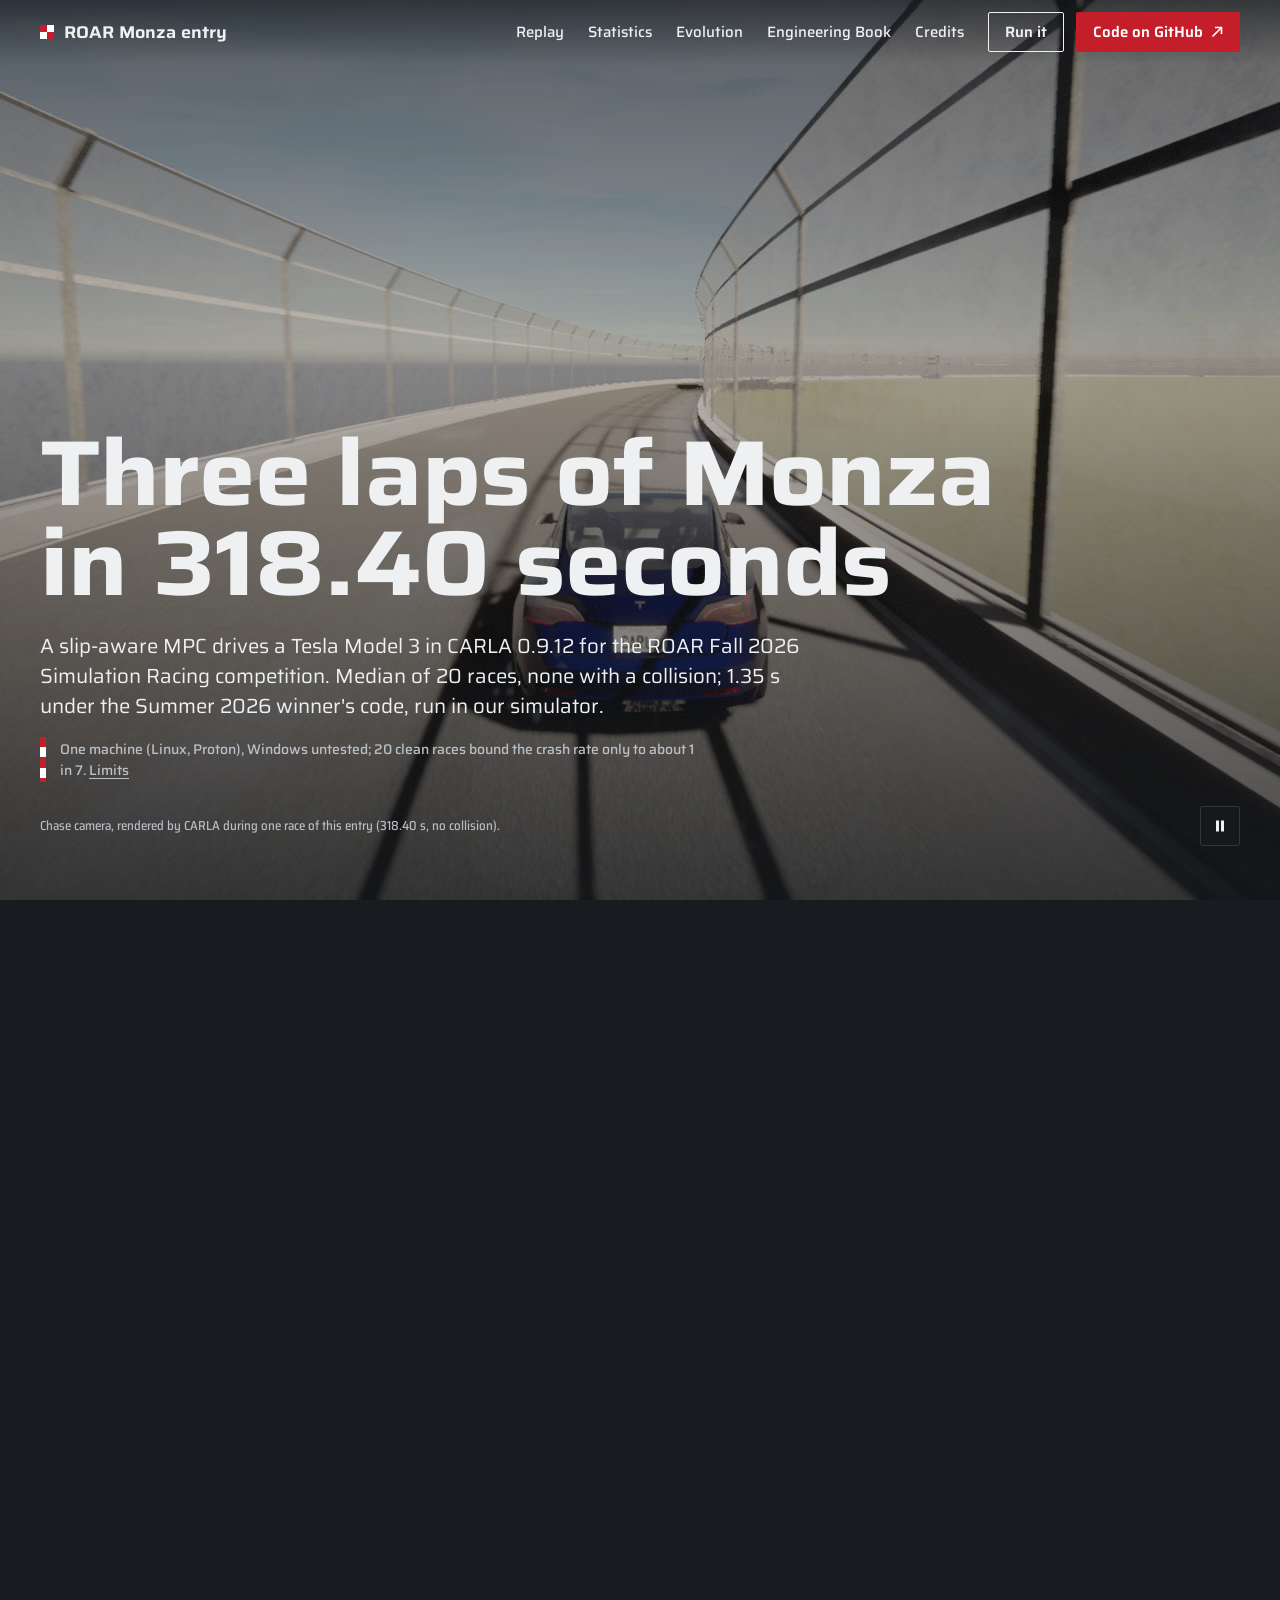
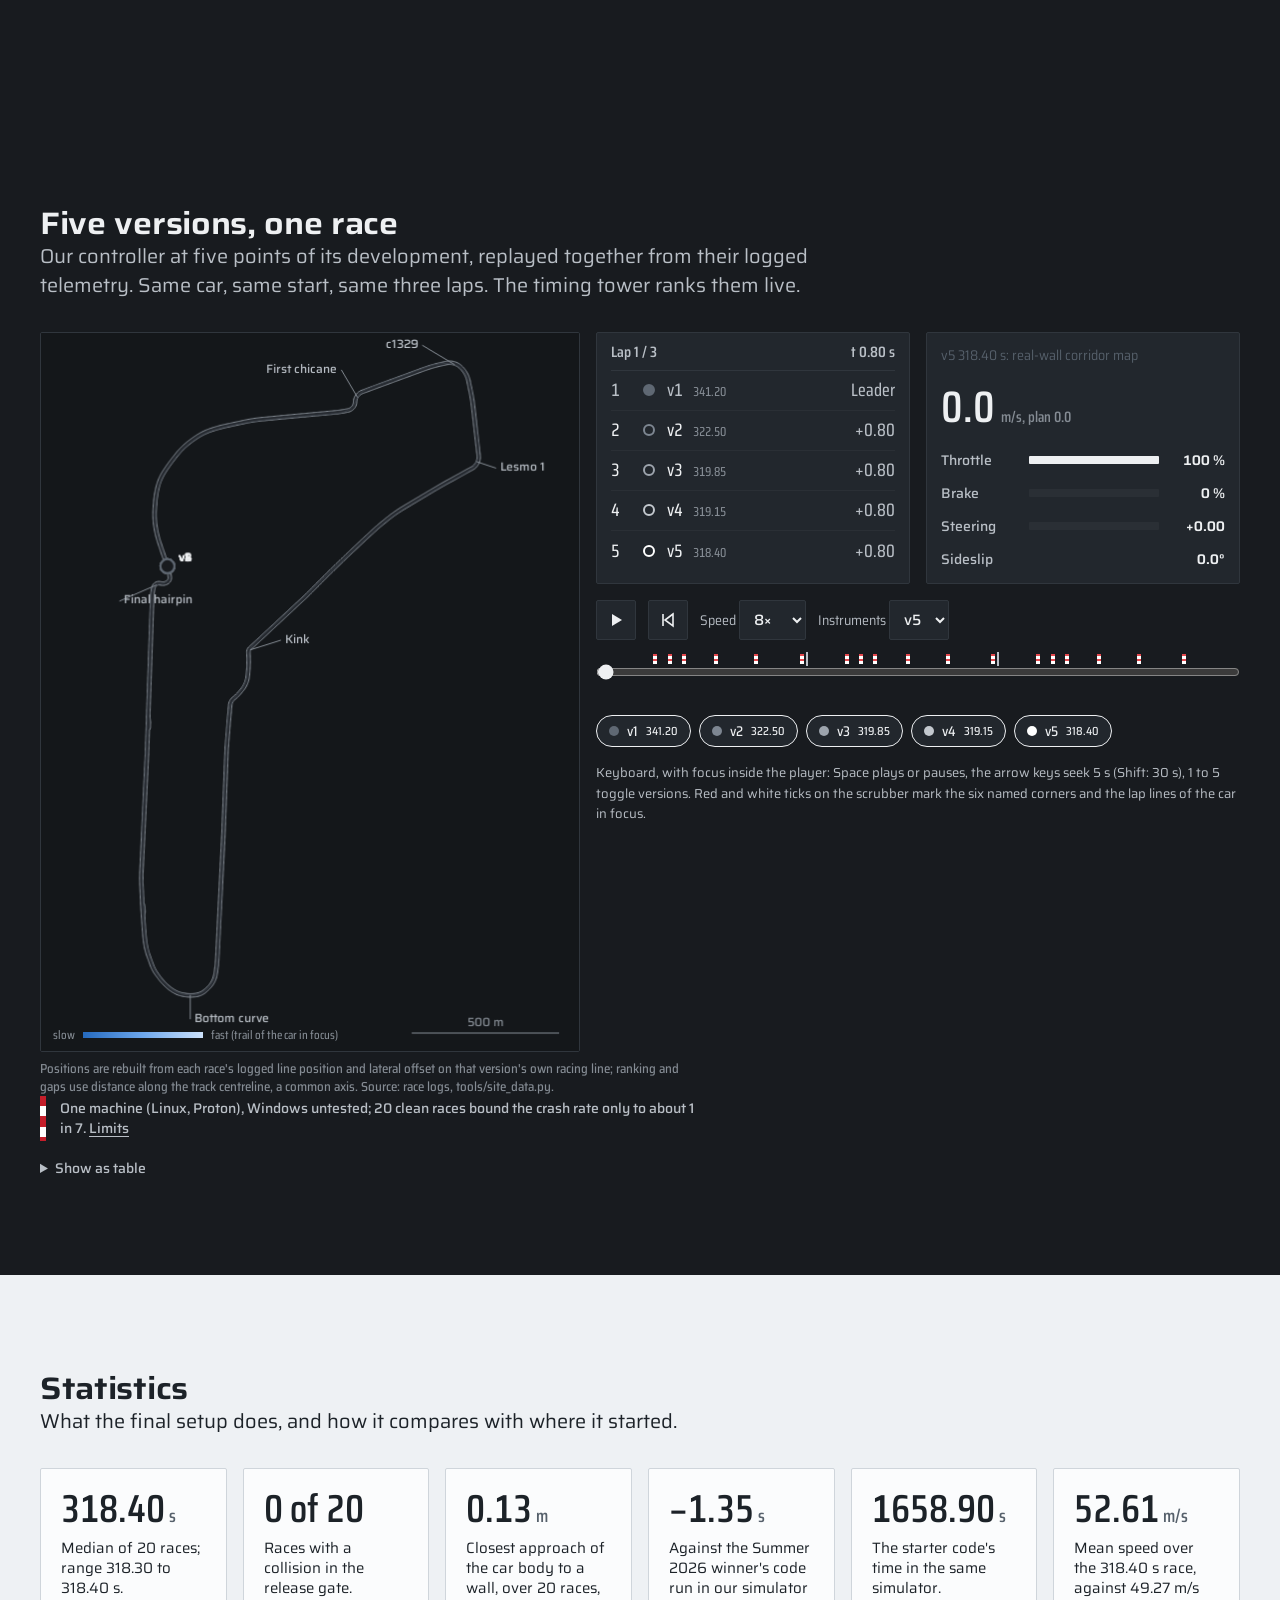
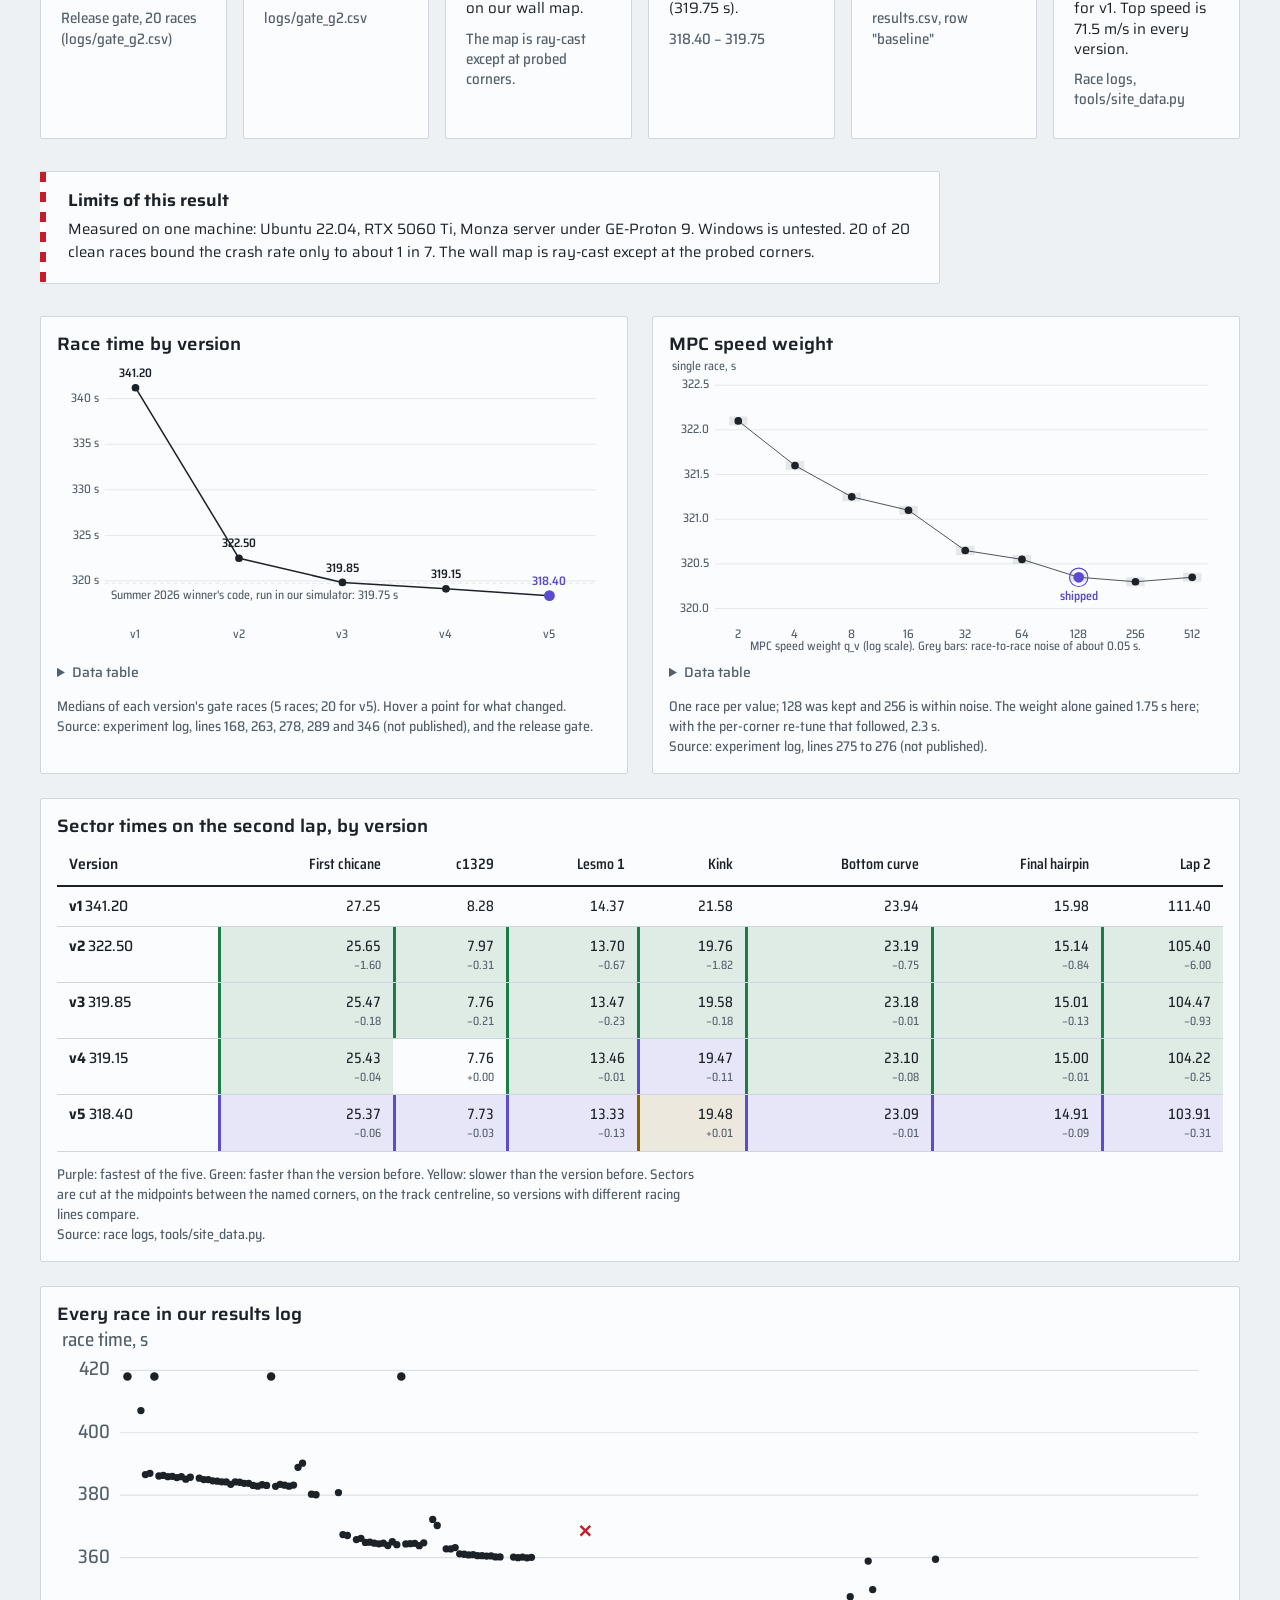
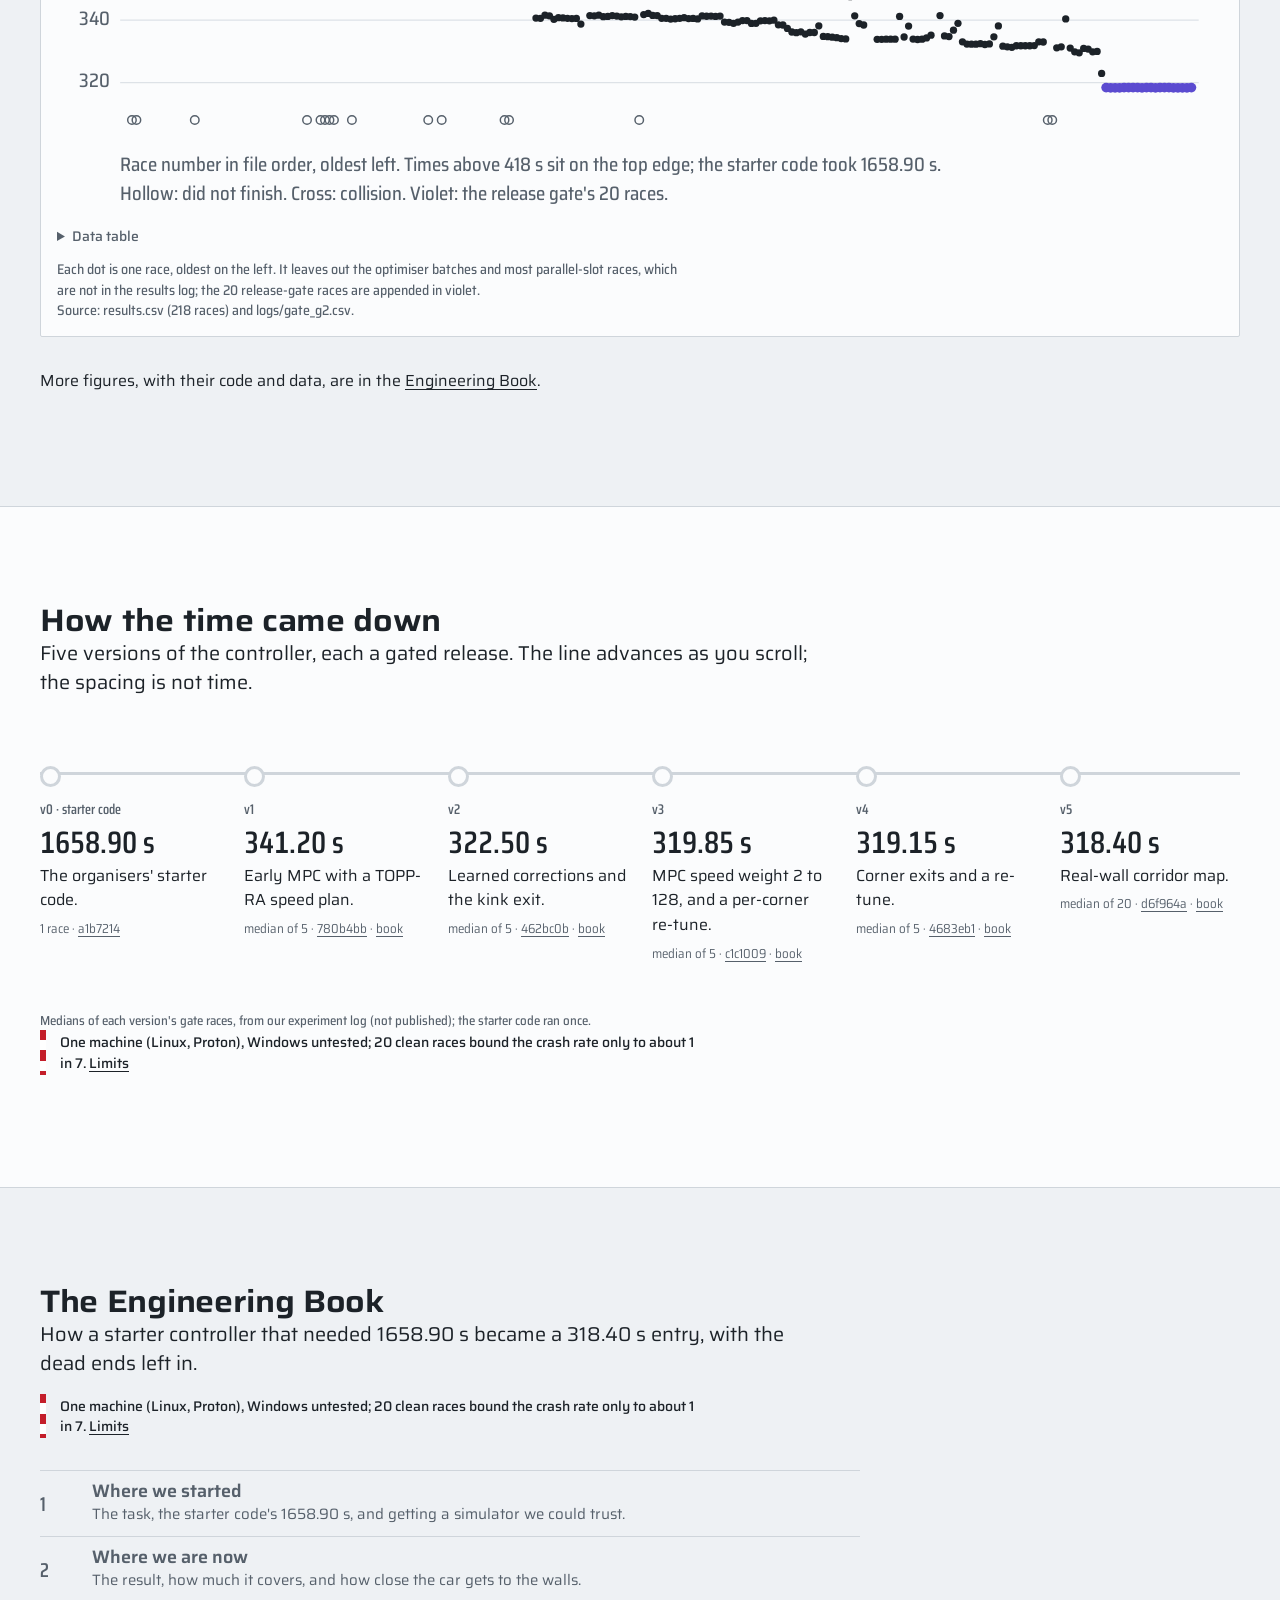
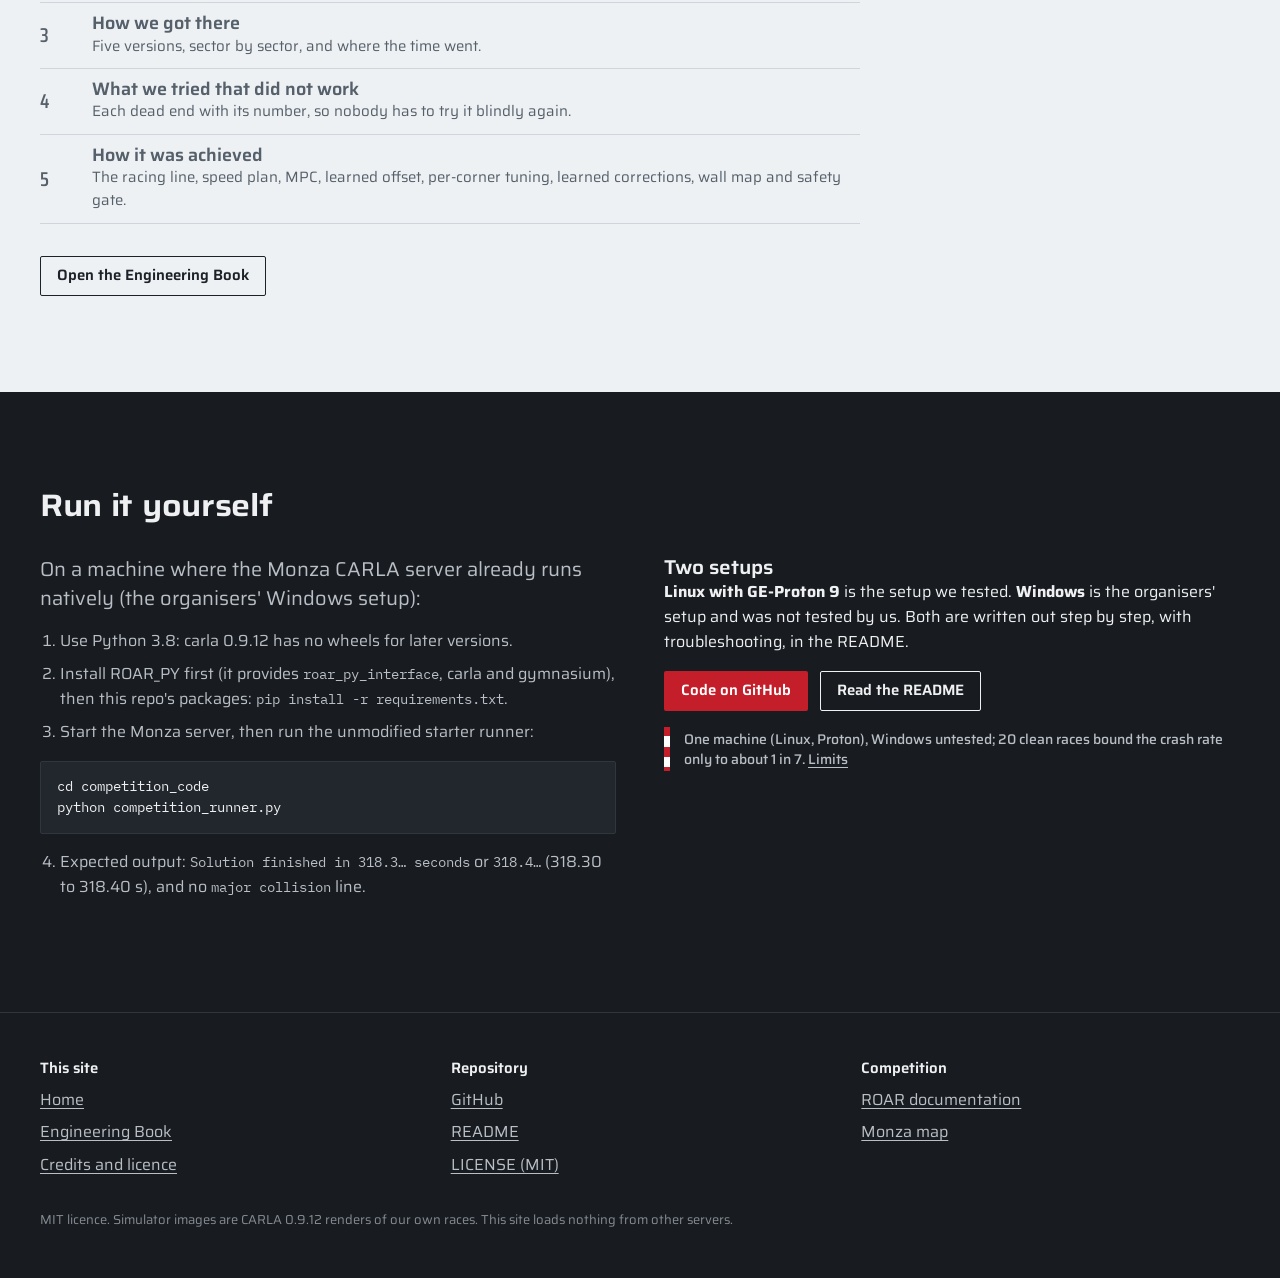
==== docs/index.html @ 71c53951 "Project site (docs/): home with a looping 1080p hero, five-version ghost replay, statistics; Enginee" ====
<!doctype html>
<html lang="en">
<head>
<meta charset="utf-8">
<meta name="viewport" content="width=device-width, initial-scale=1">
<title>ROAR Monza entry: 318.40 s, slip-aware MPC</title>
<meta name="description" content="A slip-aware MPC drives a Tesla Model 3 round Monza in CARLA for the ROAR Fall 2026 Simulation Racing competition: 318.40 s median over 20 races, no collisions. Replays, statistics and an engineering book.">
<meta name="theme-color" content="#eef1f4">
<link rel="icon" href="assets/media/favicon.svg" type="image/svg+xml">
<link rel="stylesheet" href="assets/css/site.css">
</head>
<body>
<a class="skip" href="#main">Skip to content</a>
<header class="nav">
  <div class="wrap">
    <a class="brand" href="index.html" aria-label="ROAR Monza entry, home">
      <svg viewBox="0 0 14 14" aria-hidden="true"><rect width="7" height="7" fill="#c41e2a"/><rect x="7" width="7" height="7" fill="#fff"/><rect y="7" width="7" height="7" fill="#fff"/><rect x="7" y="7" width="7" height="7" fill="#c41e2a"/></svg>
      ROAR Monza entry
    </a>
    <nav class="right" aria-label="Main">
      <div class="links">
        <a href="#replay">Replay</a>
        <a href="#statistics">Statistics</a>
        <a href="#evolution">Evolution</a>
        <a href="book.html">Engineering Book</a>
        <a href="credits.html">Credits</a>
        <a class="btn secondary" href="#run">Run it</a>
      </div>
      <details class="menu">
        <summary aria-label="Menu">Menu</summary>
        <div class="panel">
          <a href="#replay">Replay</a><a href="#statistics">Statistics</a><a href="#evolution">Evolution</a>
          <a href="book.html">Engineering Book</a><a href="credits.html">Credits</a><a href="#run">Run it</a>
        </div>
      </details>
      <a class="btn primary" href="https://github.com/Rudra-roy/ROAR_Competition" rel="noopener">
        <span>Code<span class="long"> on GitHub</span></span>
        <svg viewBox="0 0 12 12" aria-hidden="true"><path d="M4 1.5h6.5V8M10.5 1.5 1.5 10.5" fill="none" stroke="currentColor" stroke-width="1.6"/></svg>
      </a>
    </nav>
  </div>
</header>

<main id="main">
<section class="hero" id="top" aria-label="Introduction">
  <div class="stick">
    <video muted loop playsinline preload="none" poster="assets/media/hero-poster.jpg" width="1920" height="1080" aria-label="Chase-camera footage of the Tesla Model 3 at Monza, rendered by CARLA during the 318.40 s race">
      <source src="assets/media/hero.mp4" type="video/mp4">
    </video>
    <div class="scrim"></div><div class="scrim2"></div>
    <div class="copy">
      <div class="wrap">
        <div class="reveal-in">
          <h1>Three laps of Monza<br class="d"> in 318.40 seconds</h1>
          <p class="lead">A slip-aware MPC drives a Tesla Model 3 in CARLA 0.9.12 for the ROAR Fall 2026 Simulation Racing competition. Median of 20 races, none with a collision; 1.35 s under the Summer 2026 winner's code, run in our simulator.</p>
          <p class="caveat">One machine (Linux, Proton), Windows untested; 20 clean races bound the crash rate only to about 1 in 7. <a href="#limits">Limits</a></p>
          <div class="cap">
            <span>Chase camera, rendered by CARLA during one race of this entry (318.40 s, no collision).</span>
            <button class="vbtn" type="button" aria-label="Pause video"></button>
          </div>
        </div>
      </div>
    </div>
  </div>
</section>

<section id="replay" class="instrument" aria-labelledby="replay-h">
  <div class="wrap">
    <h2 id="replay-h" class="rv">Five versions, one race</h2>
    <p class="lead rv" style="--i:1">Our controller at five points of its development, replayed together from their logged telemetry. Same car, same start, same three laps. The timing tower ranks them live.</p>
    <div class="player rv" data-player style="--i:2">
      <div class="pmap">
        <canvas role="img" aria-label="Map of Monza with five cars, one per version of the controller, driving the race; the faster versions pull ahead"></canvas>
        <div class="loading">Loading the race…</div>
        <div class="legend"><span>slow</span><i></i><span>fast (trail of the car in focus)</span></div>
      </div>
      <div class="side">
        <div class="tower">
          <div class="hd"><span class="lap">Lap 1 / 3</span><span class="clk">t 0.00 s</span></div>
          <ol aria-live="off"></ol>
        </div>
        <div class="hud" aria-label="Instruments of the car in focus">
          <div class="who small"></div>
          <div class="big sp">0.0<small>m/s</small></div>
          <div class="row thr"><span>Throttle</span><span class="bar"><b></b></span><span class="val">0 %</span></div>
          <div class="row brk"><span>Brake</span><span class="bar brk"><b></b></span><span class="val">0 %</span></div>
          <div class="row str"><span>Steering</span><span class="bar"><b></b></span><span class="val">0.00</span></div>
          <div class="row slp"><span>Sideslip</span><span></span><span class="val">n/a</span></div>
        </div>
<div class="controls">
      <button class="ib play" type="button" aria-label="Play" aria-pressed="false"></button>
      <button class="ib restart" type="button" aria-label="Restart"><svg viewBox="0 0 16 16" aria-hidden="true"><path d="M3 2v12M13 2 5 8l8 6z" fill="none" stroke="currentColor" stroke-width="1.6"/></svg></button>
      <div class="scrub"><div class="ticks" aria-hidden="true"></div><input type="range" min="0" max="341.2" step="0.05" value="0" aria-label="Race time"></div>
      <label class="small" style="color:var(--ink2)">Speed <select class="speed"><option value="1">1×</option><option value="4">4×</option><option value="8" selected>8×</option><option value="16">16×</option><option value="32">32×</option></select></label>
      <label class="small" style="color:var(--ink2)">Instruments <select class="focus"><option value="v5" selected>v5</option><option value="v4">v4</option><option value="v3">v3</option><option value="v2">v2</option><option value="v1">v1</option></select></label>
    </div>
<div class="chips" role="group" aria-label="Versions shown">
      <input type="checkbox" id="c1" value="v1" checked disabled><label for="c1" style="--c:#5f6873"><i></i>v1 <small data-k="v1">341.20</small></label>
      <input type="checkbox" id="c2" value="v2" checked disabled><label for="c2" style="--c:#7d8691"><i></i>v2 <small data-k="v2">322.50</small></label>
      <input type="checkbox" id="c3" value="v3" checked disabled><label for="c3" style="--c:#9da4ad"><i></i>v3 <small data-k="v3">319.85</small></label>
      <input type="checkbox" id="c4" value="v4" checked disabled><label for="c4" style="--c:#c3c8ce"><i></i>v4 <small data-k="v4">319.15</small></label>
      <input type="checkbox" id="c5" value="v5" checked><label for="c5" style="--c:#ffffff"><i></i>v5 <small data-k="v5">318.40</small></label>
    </div>
<p class="legend-line">Keyboard, with focus inside the player: Space plays or pauses, the arrow keys seek 5 s (Shift: 30 s), 1 to 5 toggle versions. Red and white ticks on the scrubber mark the six named corners and the lap lines of the car in focus.</p>
      </div>
    </div>
    <p class="src">Positions are rebuilt from each race's logged line position and lateral offset on that version's own racing line; ranking and gaps use distance along the track centreline, a common axis. Source: race logs, tools/site_data.py.</p>
    <p class="caveat">One machine (Linux, Proton), Windows untested; 20 clean races bound the crash rate only to about 1 in 7. <a href="#limits">Limits</a></p>
    <details><summary>Show as table</summary><div class="lapstable table-scroll"></div></details>
    <noscript><div class="noscript-note"><img src="img/lap_replay.gif" width="360" height="470" alt="Animated top-down replay of the 318.40 s race from its logged telemetry: a dot moves round the Monza map with a speed-coloured trail."><p>The interactive replay needs JavaScript; this animation is the 318.40 s race only.</p></div></noscript>
  </div>
</section>

<section id="statistics" aria-labelledby="stats-h">
  <div class="wrap">
    <h2 id="stats-h" class="rv">Statistics</h2>
    <p class="lead rv" style="--i:1">What the final setup does, and how it compares with where it started.</p>
    <div class="tiles">
      <div class="tile rv" style="--i:0"><span class="big num">318.40<small>s</small></span><p>Median of 20 races; range 318.30 to 318.40 s.</p><p class="src">Release gate, 20 races (logs/gate_g2.csv)</p></div>
      <div class="tile rv" style="--i:1"><span class="big num">0 of 20</span><p>Races with a collision in the release gate.</p><p class="src">logs/gate_g2.csv</p></div>
      <div class="tile rv" style="--i:2"><span class="big num">0.13<small>m</small></span><p>Closest approach of the car body to a wall, over 20 races, on our wall map.</p><p class="src">The map is ray-cast except at probed corners.</p></div>
      <div class="tile rv" style="--i:3"><span class="big num">−1.35<small>s</small></span><p>Against the Summer 2026 winner's code run in our simulator (319.75 s).</p><p class="src">318.40 − 319.75</p></div>
      <div class="tile rv" style="--i:4"><span class="big num">1658.90<small>s</small></span><p>The starter code's time in the same simulator.</p><p class="src">results.csv, row "baseline"</p></div>
      <div class="tile rv" style="--i:5"><span class="big num">52.61<small>m/s</small></span><p>Mean speed over the 318.40 s race, against 49.27 m/s for v1. Top speed is 71.5 m/s in every version.</p><p class="src">Race logs, tools/site_data.py</p></div>
    </div>
    <div class="limits rv" id="limits">
      <p class="lt">Limits of this result</p>
      <p>Measured on one machine: Ubuntu 22.04, RTX 5060 Ti, Monza server under GE-Proton 9. Windows is untested. 20 of 20 clean races bound the crash rate only to about 1 in 7. The wall map is ray-cast except at the probed corners.</p>
    </div>
    <div class="charts two">
      <figure class="fig rv"><h3>Race time by version</h3><div class="chart" data-chart="versions"></div>
        <figcaption>Medians of each version's gate races (5 races; 20 for v5). Hover a point for what changed.<br>Source: experiment log, lines 168, 263, 278, 289 and 346 (not published), and the release gate.</figcaption></figure>
      <figure class="fig rv" style="--i:1"><h3>MPC speed weight</h3><div class="chart" data-chart="qv"></div>
        <figcaption>One race per value; 128 was kept and 256 is within noise. The weight alone gained 1.75 s here; with the per-corner re-tune that followed, 2.3 s.<br>Source: experiment log, lines 275 to 276 (not published).</figcaption></figure>
    </div>
    <figure class="fig rv" style="margin-top:24px"><h3>Sector times on the second lap, by version</h3><div class="chart" data-chart="sectors"></div>
      <figcaption>Purple: fastest of the five. Green: faster than the version before. Yellow: slower than the version before. Sectors are cut at the midpoints between the named corners, on the track centreline, so versions with different racing lines compare.<br>Source: race logs, tools/site_data.py.</figcaption></figure>
    <figure class="fig rv" style="margin-top:24px"><h3>Every race in our results log</h3><div class="chart" data-chart="results"></div>
      <figcaption>Each dot is one race, oldest on the left. It leaves out the optimiser batches and most parallel-slot races, which are not in the results log; the 20 release-gate races are appended in violet.<br>Source: results.csv (218 races) and logs/gate_g2.csv.</figcaption></figure>
    <p class="rv" style="margin-top:32px">More figures, with their code and data, are in the <a href="book.html">Engineering Book</a>.</p>
  </div>
</section>

<section id="evolution" class="evo" aria-labelledby="evo-h">
  <div class="wrap">
    <h2 id="evo-h" class="rv">How the time came down</h2>
    <p class="lead rv" style="--i:1">Five versions of the controller, each a gated release. The line advances as you scroll; the spacing is not time.</p>
    <ol class="steps">
      <li><span class="tag">v0 · starter code</span><span class="time">1658.90 s</span><p class="w">The organisers' starter code.</p><p class="meta">1 race · <a href="https://github.com/Rudra-roy/ROAR_Competition/commit/a1b7214" rel="noopener">a1b7214</a></p></li>
      <li><span class="tag">v1</span><span class="time">341.20 s</span><p class="w">Early MPC with a TOPP-RA speed plan.</p><p class="meta">median of 5 · <a href="https://github.com/Rudra-roy/ROAR_Competition/commit/780b4bb" rel="noopener">780b4bb</a> · <a href="book.html#ch3">book</a></p></li>
      <li><span class="tag">v2</span><span class="time">322.50 s</span><p class="w">Learned corrections and the kink exit.</p><p class="meta">median of 5 · <a href="https://github.com/Rudra-roy/ROAR_Competition/commit/462bc0b" rel="noopener">462bc0b</a> · <a href="book.html#s5-6">book</a></p></li>
      <li><span class="tag">v3</span><span class="time">319.85 s</span><p class="w">MPC speed weight 2 to 128, and a per-corner re-tune.</p><p class="meta">median of 5 · <a href="https://github.com/Rudra-roy/ROAR_Competition/commit/c1c1009" rel="noopener">c1c1009</a> · <a href="book.html#s5-3">book</a></p></li>
      <li><span class="tag">v4</span><span class="time">319.15 s</span><p class="w">Corner exits and a re-tune.</p><p class="meta">median of 5 · <a href="https://github.com/Rudra-roy/ROAR_Competition/commit/4683eb1" rel="noopener">4683eb1</a> · <a href="book.html#s5-5">book</a></p></li>
      <li><span class="tag">v5</span><span class="time">318.40 s</span><p class="w">Real-wall corridor map.</p><p class="meta">median of 20 · <a href="https://github.com/Rudra-roy/ROAR_Competition/commit/d6f964a" rel="noopener">d6f964a</a> · <a href="book.html#s5-7">book</a></p></li>
    </ol>
    <p class="src" style="margin-top:32px">Medians of each version's gate races, from our experiment log (not published); the starter code ran once.</p>
    <p class="caveat">One machine (Linux, Proton), Windows untested; 20 clean races bound the crash rate only to about 1 in 7. <a href="#limits">Limits</a></p>
  </div>
</section>

<section id="book" aria-labelledby="book-h">
  <div class="wrap">
    <h2 id="book-h" class="rv">The Engineering Book</h2>
    <p class="lead rv" style="--i:1">How a starter controller that needed 1658.90 s became a 318.40 s entry, with the dead ends left in.</p>
    <p class="caveat">One machine (Linux, Proton), Windows untested; 20 clean races bound the crash rate only to about 1 in 7. <a href="#limits">Limits</a></p>
    <ol class="toc-list">
      <li class="rv"><a href="book.html#ch1"><span class="n">1</span><span><b>Where we started</b><span>The task, the starter code's 1658.90 s, and getting a simulator we could trust.</span></span></a></li>
      <li class="rv" style="--i:1"><a href="book.html#ch2"><span class="n">2</span><span><b>Where we are now</b><span>The result, how much it covers, and how close the car gets to the walls.</span></span></a></li>
      <li class="rv" style="--i:2"><a href="book.html#ch3"><span class="n">3</span><span><b>How we got there</b><span>Five versions, sector by sector, and where the time went.</span></span></a></li>
      <li class="rv" style="--i:3"><a href="book.html#ch4"><span class="n">4</span><span><b>What we tried that did not work</b><span>Each dead end with its number, so nobody has to try it blindly again.</span></span></a></li>
      <li class="rv" style="--i:4"><a href="book.html#ch5"><span class="n">5</span><span><b>How it was achieved</b><span>The racing line, speed plan, MPC, learned offset, per-corner tuning, learned corrections, wall map and safety gate.</span></span></a></li>
    </ol>
    <a class="btn secondary rv" href="book.html">Open the Engineering Book</a>
  </div>
</section>

<section id="run" class="dark" aria-labelledby="run-h">
  <div class="wrap">
    <h2 id="run-h" class="rv">Run it yourself</h2>
    <div class="run">
      <div class="rv">
        <p class="lead" style="color:var(--ink2)">On a machine where the Monza CARLA server already runs natively (the organisers' Windows setup):</p>
        <ol>
          <li>Use Python 3.8: carla 0.9.12 has no wheels for later versions.</li>
          <li>Install ROAR_PY first (it provides <code>roar_py_interface</code>, carla and gymnasium), then this repo's packages: <code>pip install -r requirements.txt</code>.</li>
          <li>Start the Monza server, then run the unmodified starter runner:</li>
        </ol>
        <pre>cd competition_code
python competition_runner.py</pre>
        <ol start="4"><li>Expected output: <code>Solution finished in 318.3… seconds</code> or <code>318.4…</code> (318.30 to 318.40 s), and no <code>major collision</code> line.</li></ol>
      </div>
      <div class="rv" style="--i:1">
        <h3 style="color:var(--ink1)">Two setups</h3>
        <p><strong style="color:var(--ink1)">Linux with GE-Proton 9</strong> is the setup we tested. <strong style="color:var(--ink1)">Windows</strong> is the organisers' setup and was not tested by us. Both are written out step by step, with troubleshooting, in the README.</p>
        <p style="display:flex;gap:12px;flex-wrap:wrap">
          <a class="btn primary" href="https://github.com/Rudra-roy/ROAR_Competition" rel="noopener">Code on GitHub</a>
          <a class="btn secondary" href="https://github.com/Rudra-roy/ROAR_Competition#readme" rel="noopener">Read the README</a>
        </p>
        <p class="caveat" style="color:var(--ink2)">One machine (Linux, Proton), Windows untested; 20 clean races bound the crash rate only to about 1 in 7. <a href="#limits">Limits</a></p>
      </div>
    </div>
  </div>
</section>
</main>

<footer>
  <div class="wrap">
    <div class="cols">
      <div><p class="fh">This site</p><ul><li><a href="index.html">Home</a></li><li><a href="book.html">Engineering Book</a></li><li><a href="credits.html">Credits and licence</a></li></ul></div>
      <div><p class="fh">Repository</p><ul><li><a href="https://github.com/Rudra-roy/ROAR_Competition" rel="noopener">GitHub</a></li><li><a href="https://github.com/Rudra-roy/ROAR_Competition#readme" rel="noopener">README</a></li><li><a href="https://github.com/Rudra-roy/ROAR_Competition/blob/main/LICENSE" rel="noopener">LICENSE (MIT)</a></li></ul></div>
      <div><p class="fh">Competition</p><ul><li><a href="https://roar.gitbook.io/roar-competition-documentation/" rel="noopener">ROAR documentation</a></li><li><a href="https://roar.berkeley.edu/monza-map/" rel="noopener">Monza map</a></li></ul></div>
    </div>
    <p class="fine">MIT licence. Simulator images are CARLA 0.9.12 renders of our own races. This site loads nothing from other servers.</p>
  </div>
</footer>
<script src="assets/js/site.js" defer></script>
<script src="assets/js/player.js" defer></script>
<script src="assets/js/charts.js" defer></script>
</body>
</html>
---- docs/assets/css/site.css ----
/* ROAR Monza entry: a race engineer's debrief. Printed pages for the argument, pit-wall screens for live data. */
@font-face{font-family:"Saira";src:url("../fonts/saira-latin-var.woff2") format("woff2");font-weight:100 900;font-stretch:50% 125%;font-display:swap;unicode-range:U+0000-00FF,U+0131,U+0152-0153,U+02BB-02BC,U+02C6,U+02DA,U+02DC,U+0304,U+0308,U+0329,U+2000-206F,U+20AC,U+2122,U+2191,U+2193,U+2212,U+2215,U+FEFF,U+FFFD}
@font-face{font-family:"Source Serif 4";src:url("../fonts/source-serif-4-latin-opsz.woff2") format("woff2");font-weight:200 900;font-display:swap;unicode-range:U+0000-00FF,U+0131,U+0152-0153,U+02BB-02BC,U+02C6,U+02DA,U+02DC,U+0304,U+0308,U+0329,U+2000-206F,U+20AC,U+2122,U+2191,U+2193,U+2212,U+2215,U+FEFF,U+FFFD}
@font-face{font-family:"IBM Plex Mono";src:url("../fonts/ibm-plex-mono-latin-400.woff2") format("woff2");font-weight:400;font-display:swap}

:root{
  --concrete:#eef1f4;--paper:#fbfcfd;--asphalt:#1c2228;--fence:#56606b;--rule:#cfd5db;
  --pit:#181b1f;--pit-2:#22272d;--pit-edge:#30363d;--ink1:#eef0f2;--ink2:#b9bfc6;--ink3:#858c94;
  --kerb:#c41e2a;--kerb-dk:#e5484d;--brake:#d95926;--brake-l:#b8461a;
  --fast:#9085e9;--fast-l:#5b4bd0;--better:#3fb96f;--better-l:#1c7c45;--worse:#e3b341;--worse-l:#8a6100;
  --ramp0:#256abf;--ramp1:#3987e5;--ramp2:#6da7ec;--ramp3:#9ec5f4;--ramp4:#cde2fb;
  --g1:#5f6873;--g2:#7d8691;--g3:#9da4ad;--g4:#c3c8ce;--g5:#ffffff;
  --s1:4px;--s2:8px;--s3:12px;--s4:16px;--s5:24px;--s6:32px;--s7:48px;--s8:64px;--s9:96px;--s10:128px;
  --ease-out:cubic-bezier(.2,.7,.2,1);--ease-inout:cubic-bezier(.6,0,.4,1);--t-fast:120ms;--t-base:200ms;
  --sans:"Saira","Saira fb",system-ui,-apple-system,"Segoe UI",sans-serif;--serif:"Source Serif 4",Georgia,serif;
  --mono:"IBM Plex Mono",ui-monospace,Menlo,Consolas,monospace;--nav-h:64px;
}
@font-face{font-family:"Saira fb";src:local("Arial");size-adjust:96%;ascent-override:95%}
*{box-sizing:border-box}
html{color-scheme:light;scroll-behavior:smooth;scroll-padding-top:calc(var(--nav-h) + 16px);-webkit-text-size-adjust:100%}
body{margin:0;background:var(--concrete);color:var(--asphalt);font:400 16px/1.55 var(--sans);font-synthesis:none}
img,video,svg,canvas{max-width:100%;display:block}
a{color:inherit;text-decoration-thickness:1px;text-underline-offset:3px}
a:hover{text-decoration-thickness:2px}
:focus-visible{outline:2px solid var(--asphalt);outline-offset:2px;box-shadow:0 0 0 4px var(--paper)}
.dark :focus-visible,.instrument :focus-visible,.hero :focus-visible,footer :focus-visible{outline-color:var(--ink1);box-shadow:0 0 0 4px var(--pit)}
.skip{position:absolute;left:8px;top:-60px;z-index:100;background:var(--paper);padding:10px 14px;border:1px solid var(--rule);border-radius:2px}
.skip:focus{top:8px}
h1,h2,h3,h4{font-family:var(--sans);margin:0;letter-spacing:-.01em;font-variation-settings:"wdth" 118}
h1{font:700 49px/1.05 var(--sans);font-variation-settings:"wdth" 118}
h2{font:650 31px/1.15 var(--sans);font-variation-settings:"wdth" 118}
h3{font:600 20px/1.25 var(--sans);font-variation-settings:"wdth" 108;letter-spacing:0}
p{margin:0 0 var(--s4);max-width:64ch}
.wrap{width:100%;max-width:1264px;margin:0 auto;padding:0 16px}
@media (min-width:720px){.wrap{padding:0 32px}}
section{padding:64px 0}
@media (min-width:720px){section{padding:96px 0}}
.lead{font-size:20px;line-height:1.45;color:var(--asphalt);max-width:60ch}
.num{font-variation-settings:"wdth" 75;font-weight:600;font-variant-numeric:tabular-nums}
.small{font-size:14px;color:var(--fence);font-variation-settings:"wdth" 88}
.src{font:500 13px/1.4 var(--sans);font-variation-settings:"wdth" 88;color:var(--fence);margin:8px 0 0;max-width:80ch}
.dark .src,.instrument .src{color:var(--ink3)}

/* ---------- nav ---------- */
.nav{position:sticky;top:0;z-index:50;height:var(--nav-h);color:var(--ink1);background:linear-gradient(#181b1f99,transparent);transition:background var(--t-base) var(--ease-out),color var(--t-base) var(--ease-out),border-color var(--t-base)}
body.scrolled .nav,body.plain .nav{background:#eef1f4eb;color:var(--asphalt);backdrop-filter:blur(8px);-webkit-backdrop-filter:blur(8px);border-bottom:1px solid var(--rule)}
.nav .wrap{height:100%;display:flex;align-items:center;gap:var(--s5);justify-content:space-between}
.brand{display:flex;align-items:center;gap:10px;text-decoration:none;font:650 17px/1 var(--sans);font-variation-settings:"wdth" 112}
.brand svg{width:14px;height:14px;flex:none}
.links{display:none;align-items:center;gap:var(--s5)}
.links a:not(.btn){font:500 15px/1 var(--sans);text-decoration:none;padding:6px 0;background:linear-gradient(currentColor,currentColor) 0 100%/0 2px no-repeat;transition:background-size var(--t-base) var(--ease-out)}
.links a:not(.btn):hover,.links a:not(.btn):focus-visible{background-size:100% 2px}
.links a[aria-current="page"]{background:linear-gradient(var(--kerb),var(--kerb)) 0 100%/100% 2px no-repeat}
.right{display:flex;align-items:center;gap:var(--s3)}
@media (min-width:1080px){.links{display:flex}.menu{display:none}}
.btn{white-space:nowrap;display:inline-flex;align-items:center;gap:8px;height:40px;padding:0 16px;border-radius:2px;font:600 15px/1 var(--sans);text-decoration:none;border:1.5px solid transparent;cursor:pointer;transition:transform var(--t-fast) var(--ease-out),background var(--t-fast),border-color var(--t-fast)}
.btn:hover{transform:translateY(-1px)}
.btn.primary{background:var(--kerb);color:#fff}.btn.primary:hover{background:#a3161f}
.btn.secondary{border-color:currentColor;background:transparent;color:inherit}
.btn svg{width:12px;height:12px}
.menu{position:relative}
.menu summary{list-style:none;cursor:pointer;height:40px;display:inline-flex;align-items:center;padding:0 14px;border:1.5px solid currentColor;border-radius:2px;font:600 15px/1 var(--sans)}
.menu summary::-webkit-details-marker{display:none}
.menu .panel{position:fixed;left:0;right:0;top:var(--nav-h);background:var(--concrete);color:var(--asphalt);padding:8px 16px 24px;border-bottom:1px solid var(--rule);animation:drop 160ms var(--ease-out)}
.menu .panel a{display:block;padding:14px 0;border-bottom:1px solid var(--rule);text-decoration:none;font:500 17px/1 var(--sans)}
@keyframes drop{from{opacity:0;transform:translateY(-8px)}to{opacity:1;transform:none}}
@media (max-width:480px){.btn .long{display:none}}

/* ---------- hero ---------- */
.hero{position:relative;height:190vh;padding:0;color:var(--ink1);background:var(--pit);margin-top:calc(var(--nav-h) * -1)}
.hero .stick{position:sticky;top:0;height:100vh;overflow:hidden}
.hero video,.hero .poster{position:absolute;inset:0;width:100%;height:100%;object-fit:cover;transform:scale(calc(1 + .06 * var(--p,0)));will-change:transform}
.hero .scrim{position:absolute;inset:0;background:linear-gradient(180deg,#181b1f73 0%,#181b1f33 38%,#181b1fcc 100%);opacity:1}
.hero .scrim2{position:absolute;inset:0;background:#181b1f;opacity:calc(.0 + .55 * var(--p,0))}
.hero .copy{position:absolute;left:0;right:0;bottom:0;padding-bottom:clamp(24px,6vh,64px);transform:translateY(calc(-10vh * var(--p,0)));opacity:calc(1 - var(--p2,0))}
.hero h1{font:700 clamp(44px,7.2vw,104px)/.98 var(--sans);font-variation-settings:"wdth" 118;max-width:14ch;margin-bottom:var(--s5);text-wrap:balance}
.hero .lead{color:var(--ink1);max-width:56ch;font-size:clamp(17px,1.6vw,21px)}
.caveat{display:block;border-left:6px solid transparent;border-image:repeating-linear-gradient(to bottom,var(--kerb) 0 10px,#fff 10px 20px) 1;padding:2px 0 2px 14px;font:500 14px/1.45 var(--sans);max-width:74ch;margin:0 0 var(--s4)}
.hero .caveat{color:var(--ink2)}.caveat a{color:inherit}
.hero .cap{display:flex;gap:var(--s4);align-items:center;justify-content:space-between;color:var(--ink2);font:500 13px/1.4 var(--sans);font-variation-settings:"wdth" 88;margin-top:var(--s5);opacity:calc(1 - var(--p,0) * 2)}
.vbtn{width:40px;height:40px;display:grid;place-items:center;background:#181b1fb3;color:var(--ink1);border:1px solid var(--pit-edge);border-radius:2px;cursor:pointer;flex:none}
.vbtn svg{width:14px;height:14px}
.hero .reveal-in>*{animation:rise .9s var(--ease-out) both}
.hero .reveal-in>*:nth-child(2){animation-delay:.12s}.hero .reveal-in>*:nth-child(3){animation-delay:.24s}.hero .reveal-in>*:nth-child(4){animation-delay:.36s}
@keyframes rise{from{opacity:0;transform:translateY(22px)}to{opacity:1;transform:none}}

/* ---------- reveal on scroll (once, transform+opacity only) ---------- */
html.js .rv{opacity:0;transform:translateY(18px);transition:opacity .6s var(--ease-out),transform .6s var(--ease-out);transition-delay:calc(var(--i,0) * 70ms)}
html.js .rv.in{opacity:1;transform:none}

/* ---------- instrument (dark) sections ---------- */
.instrument,.dark{background:var(--pit);color:var(--ink1)}
.instrument h2,.dark h2{color:var(--ink1)}
.instrument .lead,.instrument p{color:var(--ink2)}
.player{display:grid;gap:var(--s4);margin-top:var(--s6)}
@media (min-width:1080px){.player{grid-template-columns:minmax(420px,540px) minmax(0,1fr)}}
@media (min-width:1280px){.side{grid-template-columns:1fr 1fr}.side>.controls,.side>.chips,.side>.legend-line{grid-column:1/-1}}
.pmap{position:relative;background:#14171a;border:1px solid var(--pit-edge);border-radius:2px;aspect-ratio:4/5;overflow:hidden}
@media (min-width:1080px){.pmap{aspect-ratio:auto;height:min(80vh,760px)}}
.pmap canvas{position:absolute;inset:0;width:100%;height:100%}
.pmap .legend{position:absolute;left:12px;bottom:10px;display:flex;align-items:center;gap:8px;color:var(--ink3);font:500 12px/1 var(--sans);font-variation-settings:"wdth" 80}
.pmap .legend i{display:block;width:120px;height:6px;background:linear-gradient(90deg,var(--ramp0),var(--ramp2),var(--ramp4))}
.pmap .loading{position:absolute;inset:0;display:grid;place-items:center;color:var(--ink3)}
.side{display:grid;gap:var(--s4);align-content:start}
.tower,.hud{background:var(--pit-2);border:1px solid var(--pit-edge);border-radius:2px;padding:12px 14px}
.tower .hd{display:flex;justify-content:space-between;font:600 15px/1 var(--sans);font-variation-settings:"wdth" 80;color:var(--ink2);padding-bottom:10px;border-bottom:1px solid var(--pit-edge)}
.tower ol{list-style:none;margin:0;padding:0}
.tower li{display:grid;grid-template-columns:22px 14px 1fr auto;align-items:center;gap:10px;height:40px;border-bottom:1px solid #2a2f35;font:500 18px/1 var(--sans);font-variation-settings:"wdth" 75;font-variant-numeric:tabular-nums}
.tower li:last-child{border-bottom:0}
.tower .sw{width:12px;height:12px;border-radius:50%;border:2px solid var(--c);background:transparent}
.tower li.lead .sw{background:var(--c)}
.tower .gap{color:var(--ink2);min-width:64px;text-align:right}
.tower .v{display:flex;gap:10px;align-items:baseline}.tower .v small{color:var(--ink3);font-size:13px}
.tower .chip{font-size:11px;padding:2px 6px;border-radius:2px;background:var(--fast);color:#10101a;font-weight:700;margin-left:6px}
.hud{display:grid;gap:10px;font-variation-settings:"wdth" 80}
.hud .row{display:grid;grid-template-columns:78px 1fr 56px;gap:10px;align-items:center;font:500 14px/1 var(--sans);color:var(--ink2)}
.hud .bar{height:8px;background:#2a2f35;border-radius:1px;overflow:hidden}
.hud .bar b{display:block;height:100%;width:100%;transform:scaleX(0);transform-origin:left;background:var(--ink1)}
.hud .bar.brk b{background:var(--brake)}
.hud .val{text-align:right;color:var(--ink1);font-variant-numeric:tabular-nums;font-weight:600}
.hud .big{font:600 44px/1 var(--sans);font-variation-settings:"wdth" 75;color:var(--ink1);font-variant-numeric:tabular-nums}
.hud .big small{font-size:15px;color:var(--ink3);margin-left:6px}
.controls{display:flex;flex-wrap:wrap;gap:var(--s3);align-items:center;margin:0}
.controls .ib{width:40px;height:40px;display:grid;place-items:center;border:1px solid var(--pit-edge);background:var(--pit-2);color:var(--ink1);border-radius:2px;cursor:pointer}
.controls .ib:hover{border-color:var(--ink3)}
.controls .ib svg{width:16px;height:16px}
.scrub{flex:1 1 100%;position:relative;min-width:220px;order:3}
.scrub input{width:100%;height:40px;margin:0;background:none;accent-color:#eef0f2}
.scrub .ticks{position:absolute;left:8px;right:8px;top:2px;height:10px;pointer-events:none}
.scrub .ticks i{position:absolute;top:0;width:4px;height:10px;background:repeating-linear-gradient(to bottom,var(--kerb-dk) 0 2.5px,#fff 2.5px 5px);transform:translateX(-2px)}
.scrub .ticks i.lap{height:14px;top:-2px;width:2px;background:var(--ink2)}
select{height:40px;background:var(--pit-2);color:var(--ink1);border:1px solid var(--pit-edge);border-radius:2px;padding:0 10px;font:500 15px/1 var(--sans)}
.chips{display:flex;flex-wrap:wrap;gap:8px;margin:0;position:relative}
.chips label{display:inline-flex;align-items:center;gap:8px;height:32px;padding:0 12px;border-radius:999px;border:1px solid var(--ink3);color:var(--ink2);font:500 14px/1 var(--sans);font-variation-settings:"wdth" 85;cursor:pointer;transition:background var(--t-fast),border-color var(--t-fast)}
.chips label i{width:10px;height:10px;border-radius:50%;background:var(--c)}
.chips input{position:absolute;opacity:0;pointer-events:none}
.chips input:checked+label,.chips label.on{background:var(--pit-2);border-color:var(--ink1);color:var(--ink1)}
.chips input:focus-visible+label{outline:2px solid var(--ink1);outline-offset:2px}
.legend-line{color:var(--ink3);font-size:13px;margin:0;max-width:90ch}
.instrument details{margin-top:var(--s4);color:var(--ink2)}
.instrument summary{cursor:pointer;font:500 14px/1.6 var(--sans)}

/* ---------- statistics ---------- */
.tiles{display:grid;gap:var(--s4);grid-template-columns:repeat(2,1fr);margin:var(--s6) 0}
@media (min-width:720px){.tiles{grid-template-columns:repeat(3,1fr)}}
@media (min-width:1080px){.tiles{grid-template-columns:repeat(6,1fr)}}
.tile{background:var(--paper);border:1px solid var(--rule);border-radius:2px;padding:20px;transition:border-color var(--t-base),transform var(--t-base) var(--ease-out)}
.tile:hover{border-color:var(--fence);transform:translateY(-2px)}
.tile .big{font:600 39px/1 var(--sans);font-variation-settings:"wdth" 75;font-variant-numeric:tabular-nums;display:block}
.tile .big small{font-size:18px;color:var(--fence);margin-left:4px}
.tile p{font-size:15px;line-height:1.35;margin:10px 0 8px}
.limits{background:var(--paper);border:1px solid var(--rule);border-left:0;position:relative;padding:18px 20px 18px 28px;margin:var(--s6) 0;border-radius:2px;max-width:900px}
.limits::before{content:"";position:absolute;left:0;top:0;bottom:0;width:6px;background:repeating-linear-gradient(to bottom,var(--kerb) 0 10px,#fff 10px 20px)}
.limits .lt{font:650 17px/1.2 var(--sans);font-variation-settings:"wdth" 108;margin:0 0 8px}.limits p{margin:0;font-size:15px;max-width:none}
.charts{display:grid;gap:var(--s5)}
@media (min-width:1080px){.charts.two{grid-template-columns:1fr 1fr}}
figure.fig{margin:0;background:var(--paper);border:1px solid var(--rule);border-radius:2px;padding:16px}
figure.fig h3{font-size:18px;margin-bottom:4px}
figure.fig figcaption{font:500 14px/1.45 var(--sans);font-variation-settings:"wdth" 88;color:var(--fence);max-width:80ch;margin-top:12px}
figure.fig.pit{background:var(--pit);border-color:var(--pit-edge);color:var(--ink1)}
figure.fig.pit figcaption{color:var(--ink2)}
.chart{position:relative;width:100%}
.chart svg{width:100%;height:auto;overflow:visible}
.chart text{font:500 16px var(--sans);font-variation-settings:"wdth" 75;fill:var(--fence)}
.chart .ax line{stroke:#dde2e7}
.chart .dot{transition:r var(--t-fast);cursor:crosshair}
.chart .dot:hover{r:7}
.tip{position:absolute;pointer-events:none;background:var(--paper);border:1px solid var(--rule);border-radius:2px;padding:8px 10px;font:500 14px/1.35 var(--sans);box-shadow:0 2px 6px #0b0c1420;z-index:5;white-space:nowrap;opacity:0;transition:opacity 120ms}
.tip.on{opacity:1}.tip b{font-variation-settings:"wdth" 80;font-variant-numeric:tabular-nums}
details.data{margin-top:10px}details.data summary{cursor:pointer;font:500 14px/1.6 var(--sans);color:var(--fence)}
.table-scroll{overflow-x:auto;margin-top:8px}
table{border-collapse:collapse;font:500 15px/1.3 var(--sans);width:100%;font-variation-settings:"wdth" 92}
th{font-weight:600;text-align:left;padding:10px 12px;border-bottom:2px solid var(--asphalt);white-space:nowrap}
td{padding:10px 12px;border-bottom:1px solid var(--rule);vertical-align:top}
td.n,th.n{text-align:right;font-variant-numeric:tabular-nums;font-variation-settings:"wdth" 80}
.grid td.cell{position:relative}
.grid td.cell::before{content:"";position:absolute;left:0;top:0;bottom:0;width:3px;background:var(--bar,transparent)}
.grid td.cell{background:var(--tint,transparent)}
.grid td small{display:block;color:var(--fence);font-size:12px}
.grid .p{--bar:var(--fast-l);--tint:#5b4bd01f}.grid .g{--bar:var(--better-l);--tint:#1c7c451f}.grid .y{--bar:var(--worse-l);--tint:#8a610020}

/* ---------- evolution timeline ---------- */
.evo{background:var(--paper);border-top:1px solid var(--rule);border-bottom:1px solid var(--rule)}
.steps{list-style:none;margin:var(--s7) 0 0;padding:0;position:relative;display:grid;gap:var(--s6)}
.steps::before{content:"";position:absolute;left:11px;top:6px;bottom:6px;width:3px;background:var(--rule)}
.steps::after{content:"";position:absolute;left:11px;top:6px;bottom:6px;width:3px;background:var(--kerb);transform-origin:top;transform:scaleY(var(--prog,0))}
.steps li{position:relative;padding-left:48px}
.steps li::before{content:"";position:absolute;left:5px;top:8px;width:15px;height:15px;border-radius:50%;background:var(--paper);border:3px solid var(--rule);transition:border-color .4s var(--ease-out),background .4s}
.steps li.on::before{border-color:var(--kerb);background:var(--kerb)}
.steps .tag{font:600 14px/1 var(--sans);font-variation-settings:"wdth" 75;color:var(--fence)}
.steps .time{font:600 31px/1.1 var(--sans);font-variation-settings:"wdth" 75;font-variant-numeric:tabular-nums;display:block;margin:4px 0}
.steps .w{font-size:16px;margin:0 0 6px;max-width:44ch}
.steps .meta{font-size:13px;color:var(--fence);font-variation-settings:"wdth" 88}
@media (min-width:1080px){
  .steps{grid-template-columns:repeat(6,1fr);gap:var(--s5);margin-top:var(--s8)}
  .steps::before,.steps::after{left:0;right:0;top:11px;bottom:auto;width:auto;height:3px}
  .steps::after{transform-origin:left;transform:scaleX(var(--prog,0))}
  .steps li{padding:36px 0 0}
  .steps li::before{left:0;top:5px}
}

/* ---------- book teaser, run it ---------- */
.toc-list{list-style:none;margin:var(--s6) 0;padding:0;max-width:820px}
.toc-list li{border-bottom:1px solid var(--rule)}
.toc-list li:first-child{border-top:1px solid var(--rule)}
.toc-list a{display:grid;grid-template-columns:40px 1fr;gap:12px;min-height:56px;align-items:center;text-decoration:none;padding:10px 0;transition:padding-left .25s var(--ease-out)}
.toc-list a:hover{padding-left:10px}
.toc-list .n{font:600 20px/1 var(--sans);font-variation-settings:"wdth" 75;color:var(--fence)}
.toc-list b{font:600 18px/1.2 var(--sans);display:block}.toc-list span{font-size:15px;color:var(--fence)}
.run{display:grid;gap:var(--s7);margin-top:var(--s6)}
@media (min-width:1080px){.run{grid-template-columns:1fr 1fr}}
pre,code{font:400 14px/1.55 var(--mono)}
pre{margin:0 0 var(--s4);padding:14px 16px;overflow-x:auto;background:var(--pit-2);color:var(--ink1);border:1px solid var(--pit-edge);border-radius:2px}
.dark ol{padding-left:20px;color:var(--ink2);max-width:62ch}.dark ol li{margin-bottom:8px}
footer{background:var(--pit);color:var(--ink2);padding:48px 0 32px;border-top:1px solid var(--pit-edge)}
footer .cols{display:grid;gap:var(--s6)}
@media (min-width:720px){footer .cols{grid-template-columns:repeat(3,1fr)}}
footer .fh{font:600 15px/1 var(--sans);color:var(--ink1);margin:0 0 12px;font-variation-settings:"wdth" 100}
footer ul{list-style:none;margin:0;padding:0;display:grid;gap:8px}footer a{color:var(--ink2)}footer a:hover{color:var(--ink1)}
footer .fine{margin-top:var(--s6);font-size:13px;color:var(--ink3);max-width:none}

/* ---------- book ---------- */
.bookhead{padding:48px 0 24px}
.book{display:block}
@media (min-width:1080px){.book{display:grid;grid-template-columns:248px minmax(0,1fr);gap:48px;align-items:start}}
.sidebar{display:none}
@media (min-width:1080px){.sidebar{display:block;position:sticky;top:80px;max-height:calc(100vh - 96px);overflow:auto;padding-right:8px}}
.sidebar a{display:block;text-decoration:none;padding:5px 0 5px 12px;border-left:3px solid transparent;font:500 14px/1.3 var(--sans);color:var(--fence)}
.sidebar a.ch{font:600 15px/1.3 var(--sans);color:var(--asphalt);margin-top:12px}
.sidebar a[aria-current]{border-left-color:var(--kerb);color:var(--asphalt)}
.sidebar a:hover{color:var(--asphalt)}
details.toc{margin-bottom:var(--s5)}@media (min-width:1080px){details.toc{display:none}}
details.toc a{display:block;padding:6px 0;text-decoration:none}
.prose{font:400 18.5px/1.65 var(--serif);font-optical-sizing:auto;max-width:68ch}
.prose p{max-width:68ch;margin:0 0 1.1em}
.prose strong{font-weight:600}
.chapter{padding:48px 0;border-top:1px solid var(--rule)}
.chapter:first-of-type{border-top:0}
.chapter>h2{margin-bottom:var(--s5)}
.chapter h2 .cn,.chapter h3 .cn{font-variation-settings:"wdth" 75;color:var(--fence);margin-right:10px}
.chapter h3{margin:var(--s7) 0 var(--s3);position:relative}
.anchor{position:absolute;left:-26px;top:0;opacity:0;text-decoration:none;color:var(--fence);padding:0 6px}
h3:hover .anchor,.anchor:focus-visible{opacity:1}
.keynum{border-top:2px solid var(--asphalt);padding-top:10px;margin:var(--s5) 0;max-width:260px}
.keynum .big{font:600 36px/1 var(--sans);font-variation-settings:"wdth" 75}
.keynum p{font:400 16px/1.4 var(--serif);margin:6px 0 4px}
@media (min-width:1280px){.keynum{float:right;margin:4px -300px 16px 24px;clear:right}}
.codeblock{margin:var(--s5) 0;max-width:900px}
.codeblock .hd{font:500 13px/1 var(--sans);color:var(--fence);margin-bottom:6px;font-variation-settings:"wdth" 88}
.codeblock pre{background:var(--paper);color:var(--asphalt);border-color:var(--rule)}
.wide{max-width:960px}
.pager{display:grid;grid-template-columns:1fr 1fr;gap:12px;margin-top:var(--s7);max-width:68ch}
.pager a{border:1px solid var(--rule);background:var(--paper);padding:12px 14px;border-radius:2px;text-decoration:none;font:500 15px/1.3 var(--sans);transition:border-color var(--t-fast)}
.pager a:hover{border-color:var(--asphalt)}.pager small{display:block;color:var(--fence);font-size:12px}
.pager a:last-child{text-align:right}
.imgfig img{border:1px solid var(--pit-edge);border-radius:2px;background:var(--pit)}
.dead td:first-child{font-weight:600;width:28%}

/* ---------- view transitions (cross-page; ignored where unsupported) ---------- */
@view-transition{navigation:auto}
::view-transition-old(root){animation:vt-out .22s var(--ease-out) both}
::view-transition-new(root){animation:vt-in .32s var(--ease-out) both}
@keyframes vt-out{to{opacity:0;transform:translateY(-6px)}}
@keyframes vt-in{from{opacity:0;transform:translateY(10px)}}

@media (prefers-reduced-motion:reduce){
  html{scroll-behavior:auto}
  html.js .rv{opacity:1;transform:none;transition:none}
  .hero{height:100vh}.hero video,.hero .poster{transform:none}.hero .copy{transform:none;opacity:1}.hero .scrim2{opacity:0}
  .hero .reveal-in>*{animation:none}.steps::after{transition:none}
  .btn:hover,.tile:hover{transform:none}
  ::view-transition-group(*),::view-transition-old(*),::view-transition-new(*){animation:none!important}
}

/* ---------- chart draw-in (stroke, opacity, scale only) ---------- */
.chart .line{fill:none;stroke-linejoin:round;stroke-linecap:round}
html.js .chart .line{stroke-dasharray:var(--len,2000);stroke-dashoffset:var(--len,2000);transition:stroke-dashoffset 1.3s var(--ease-out)}
html.js .chart.in .line{stroke-dashoffset:0}
html.js .chart .dot,html.js .chart .lab{opacity:0;transition:opacity .5s var(--ease-out);transition-delay:calc(var(--d,0) * 1ms + 250ms)}
html.js .chart.in .dot,html.js .chart.in .lab{opacity:1}
html.js .chart .bar{transform:scaleY(0);transform-origin:bottom;transform-box:fill-box;transition:transform .7s var(--ease-out);transition-delay:calc(var(--d,0) * 1ms + 150ms)}
html.js .chart .bar.hb{transform:scaleX(0);transform-origin:left}
html.js .chart.in .bar{transform:none}
@media (prefers-reduced-motion:reduce){
  html.js .chart .line{stroke-dasharray:none;stroke-dashoffset:0;transition:none}
  html.js .chart .dot,html.js .chart .lab{opacity:1;transition:none}
  html.js .chart .bar{transform:none;transition:none}
}
.noscript-note{padding:16px;border:1px solid var(--pit-edge);color:var(--ink2);border-radius:2px;max-width:60ch}
.instrument .caveat{color:var(--ink2)}.hero br.d{display:none}@media (min-width:720px){.hero br.d{display:inline}}

figure.fig svg text{font-family:var(--sans);font-variation-settings:"wdth" 85}

.mapimg{max-width:min(420px,100%);height:auto}
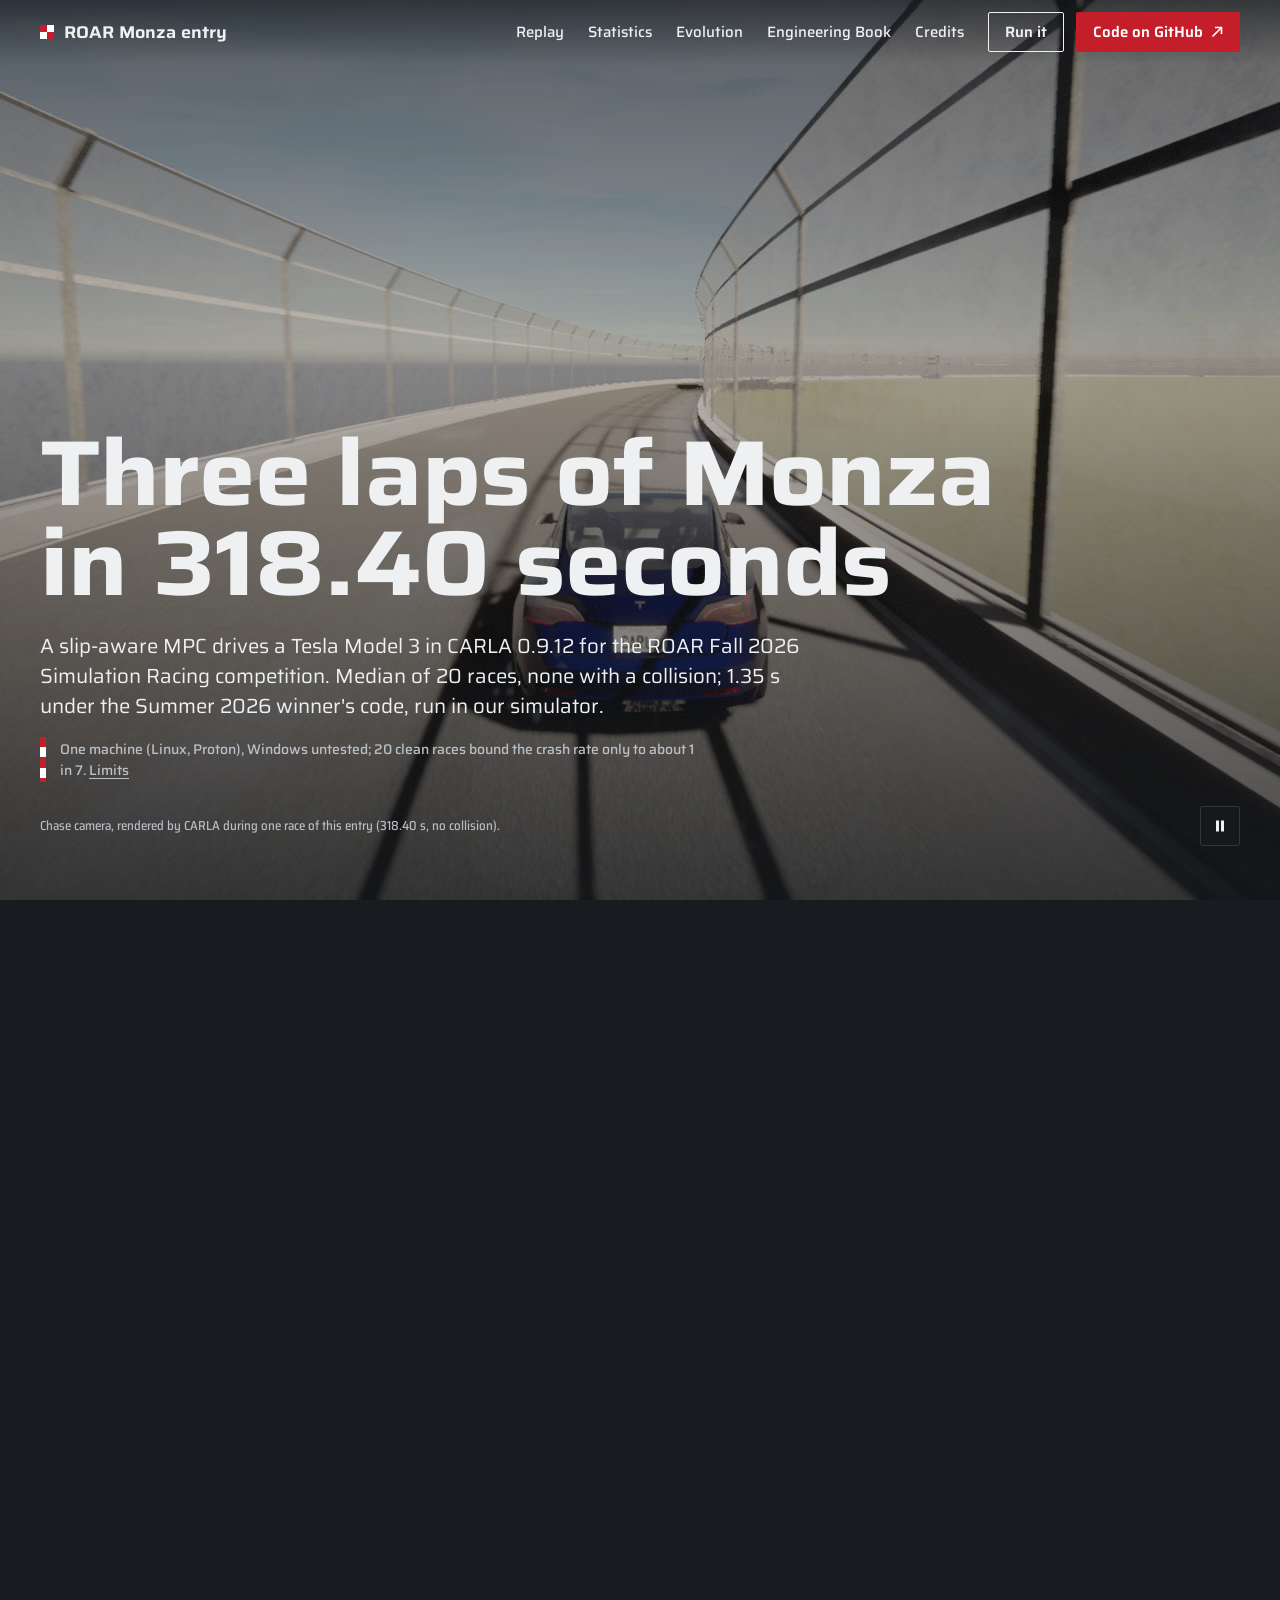
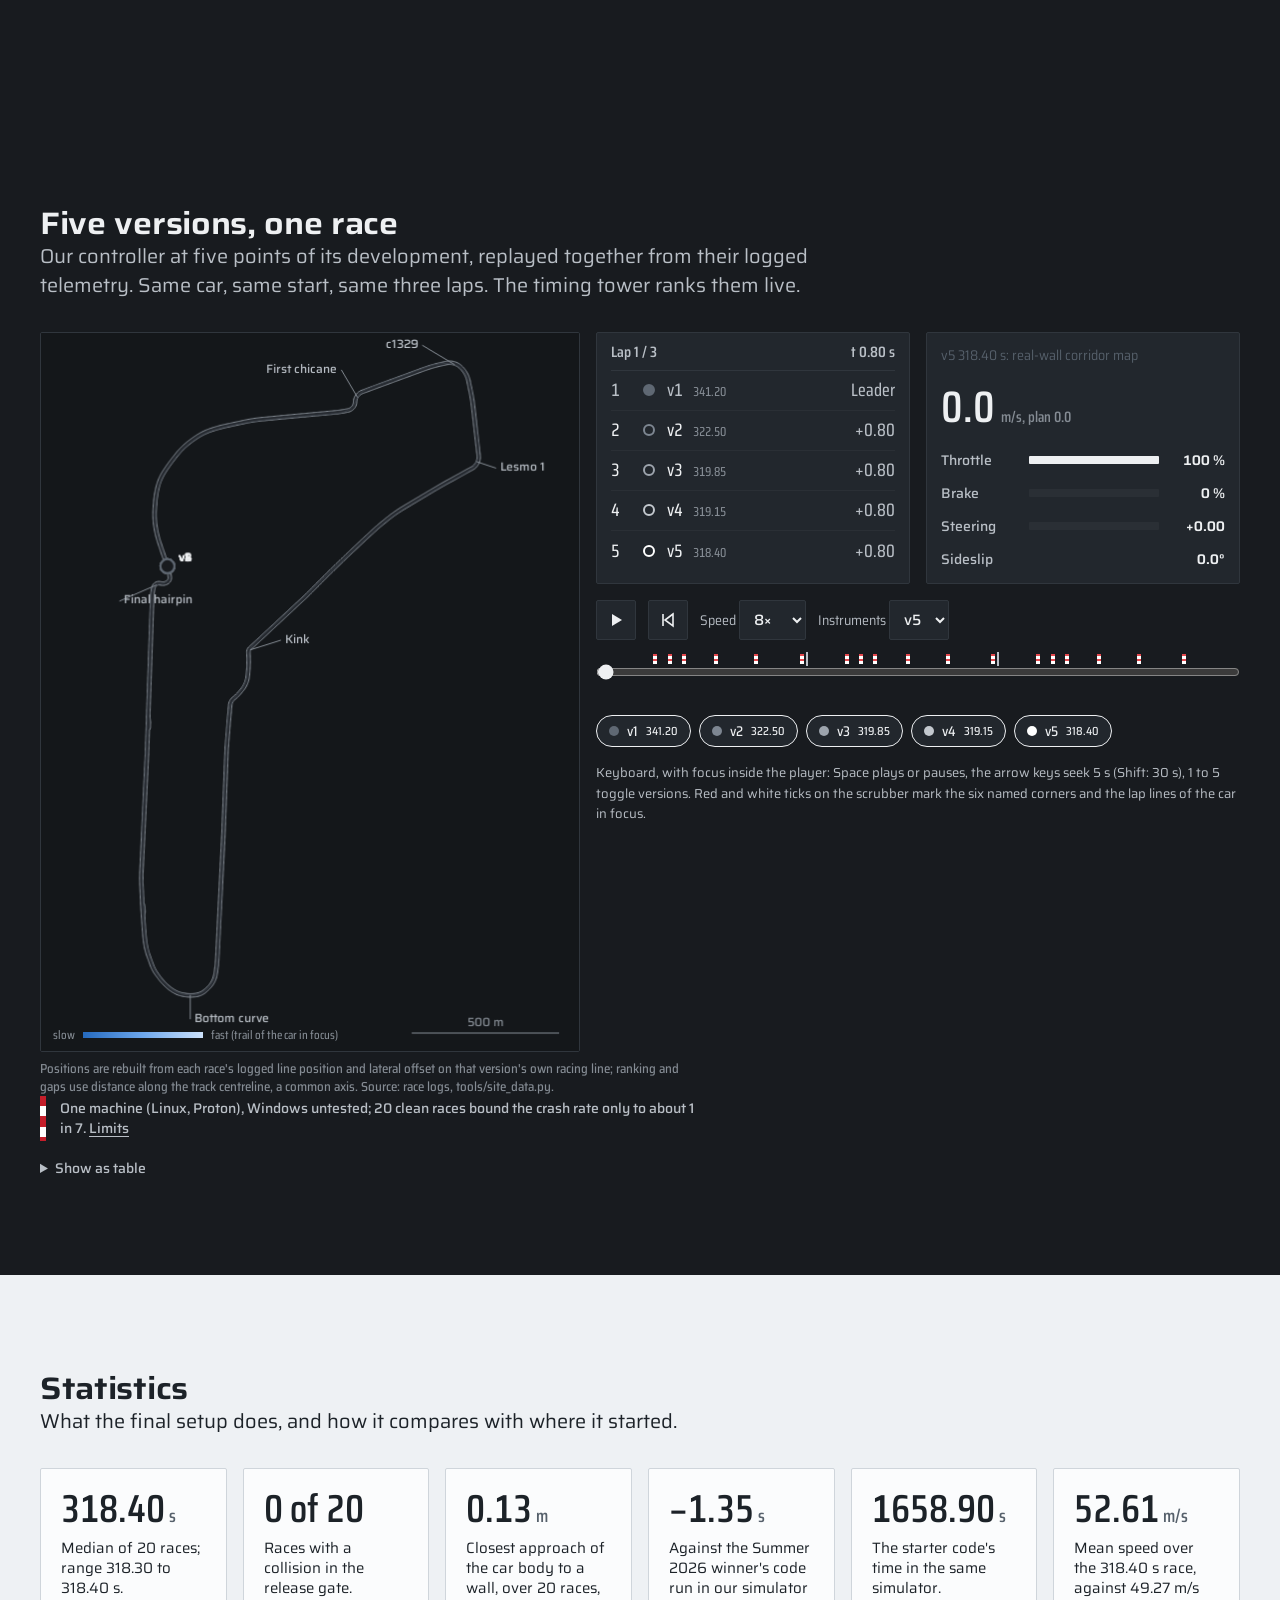
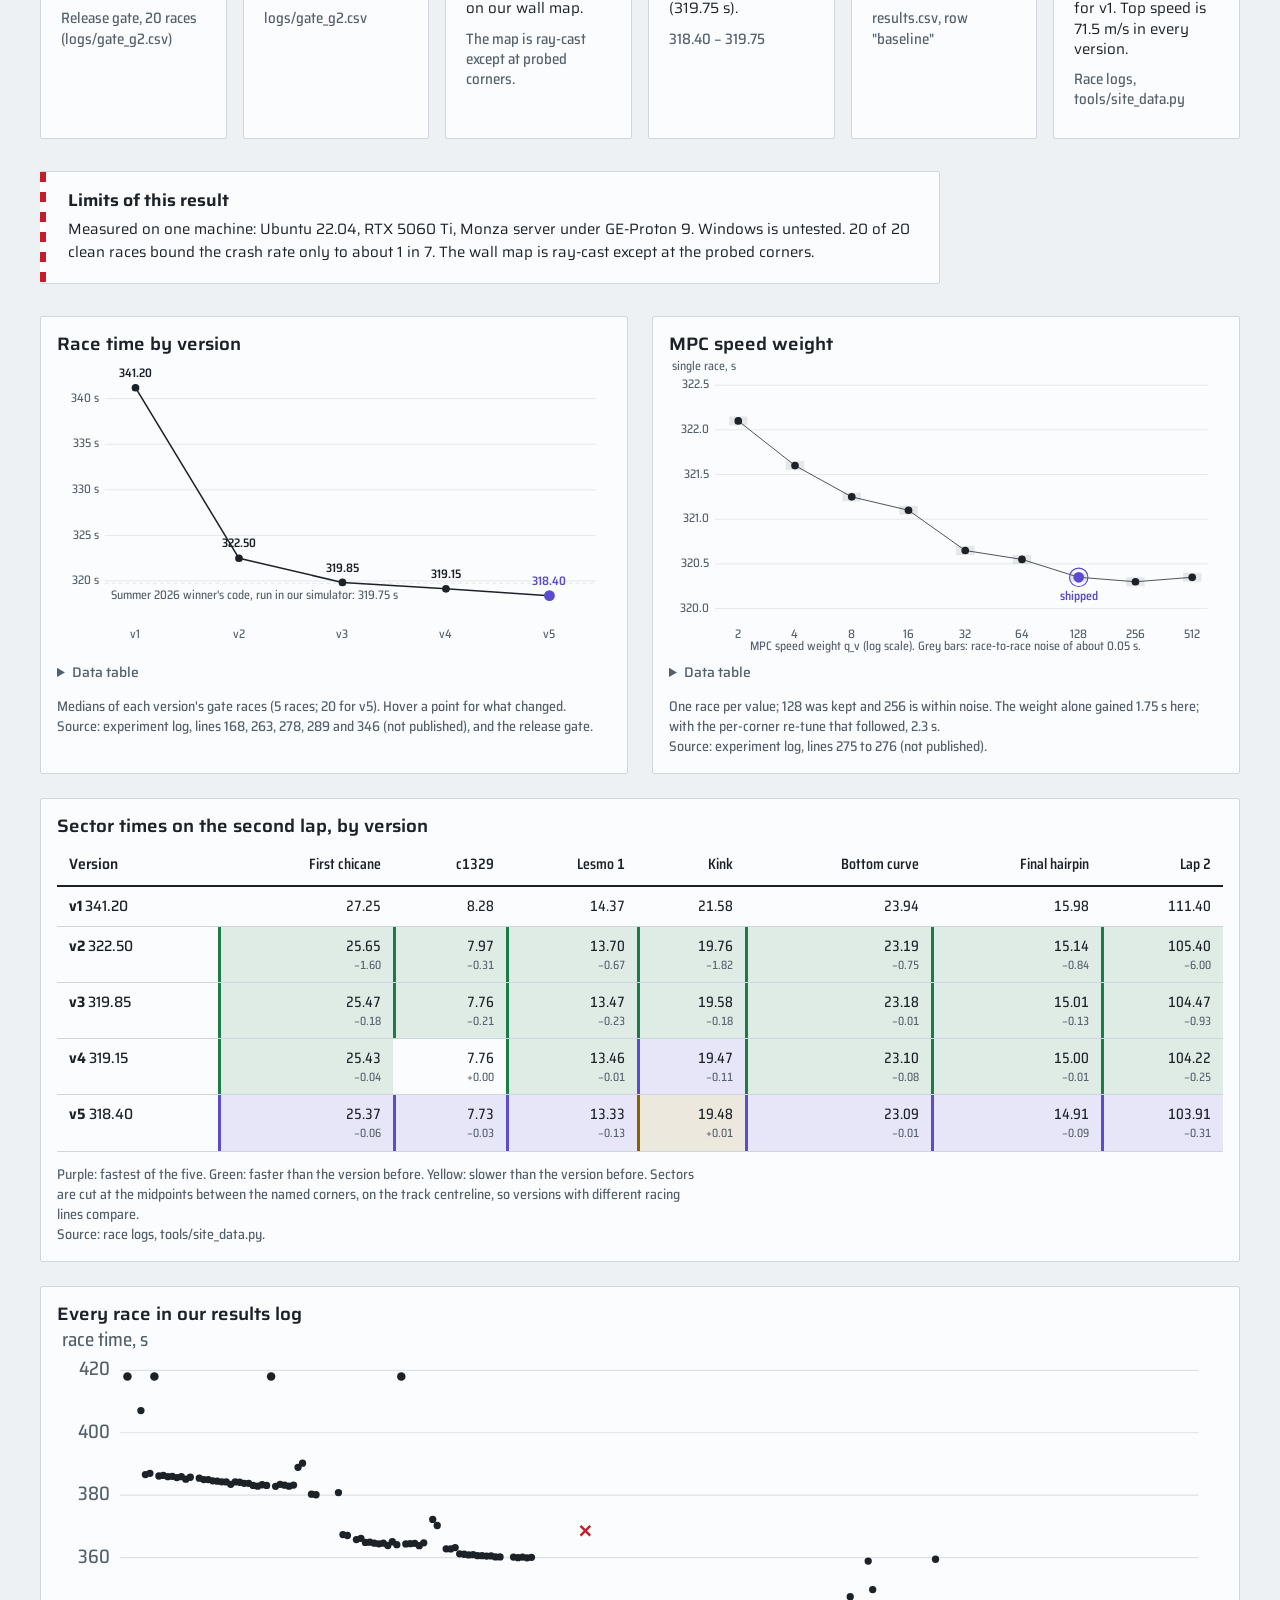
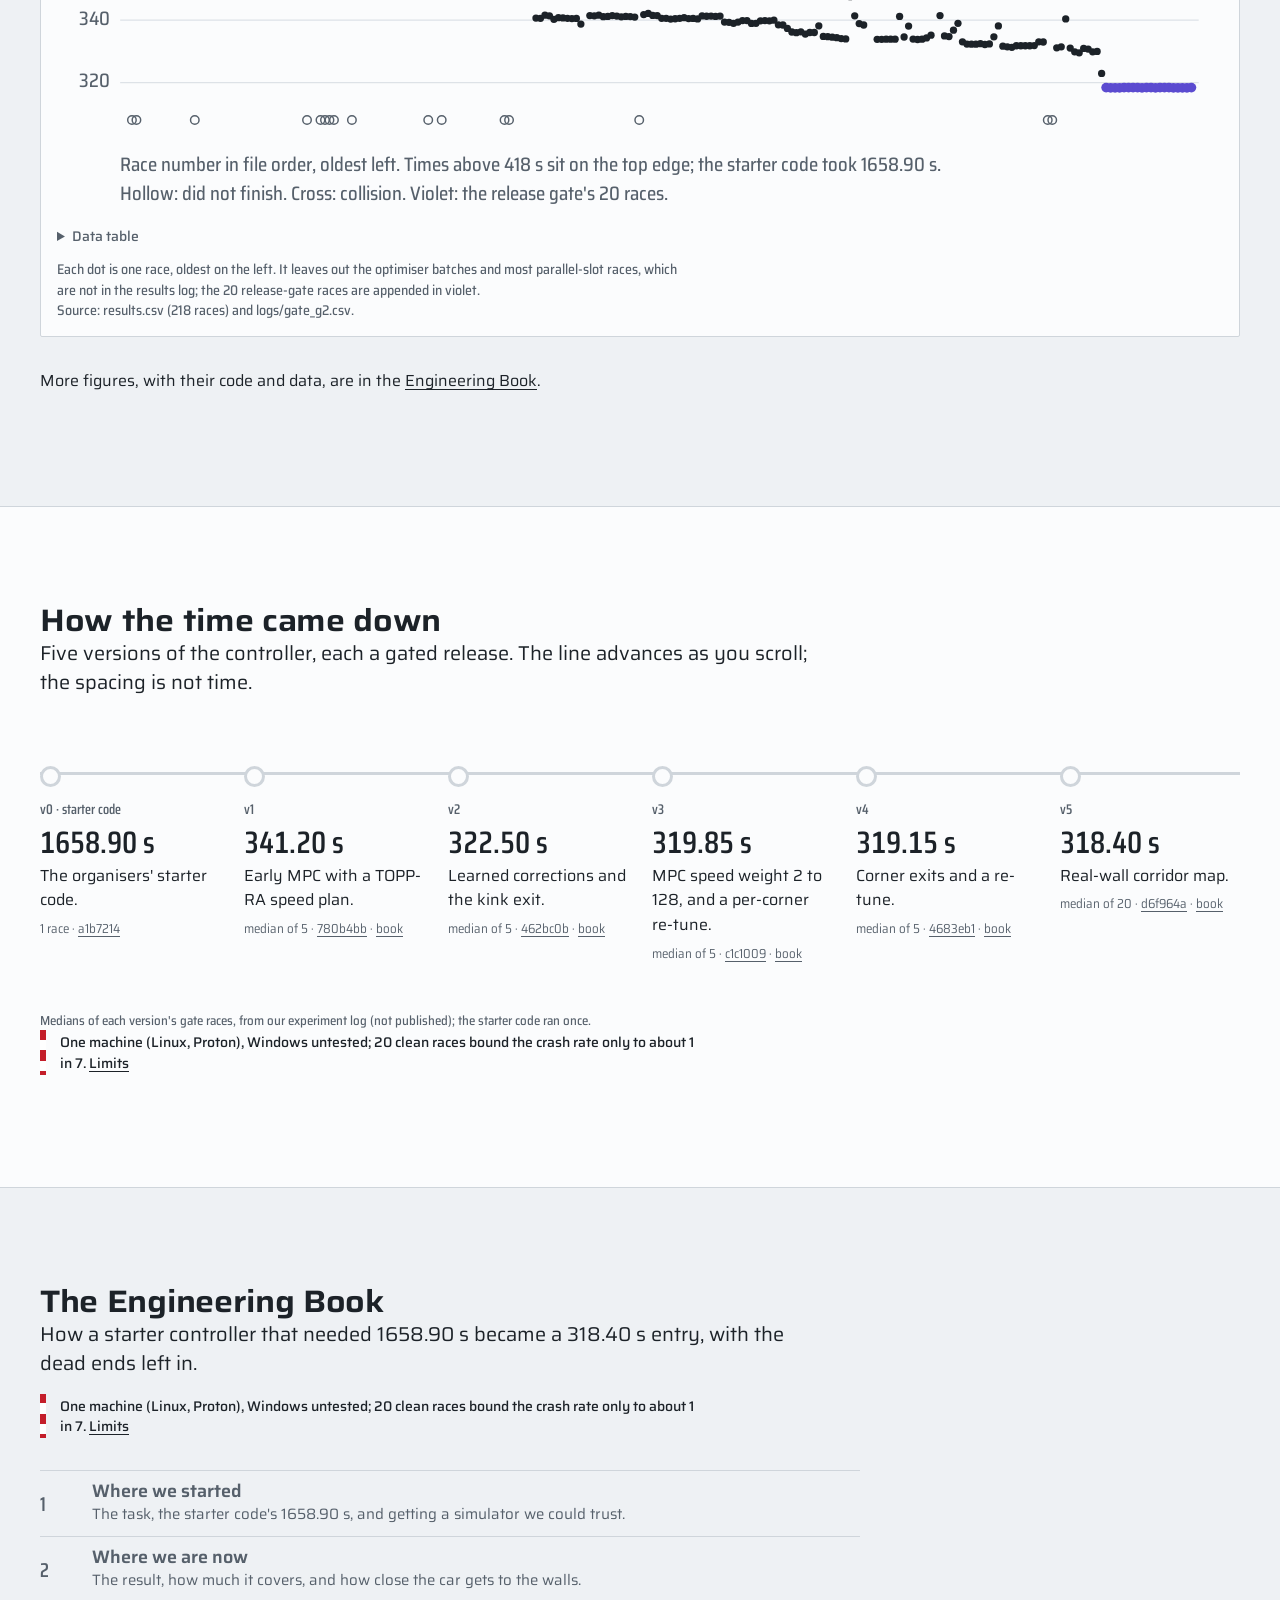
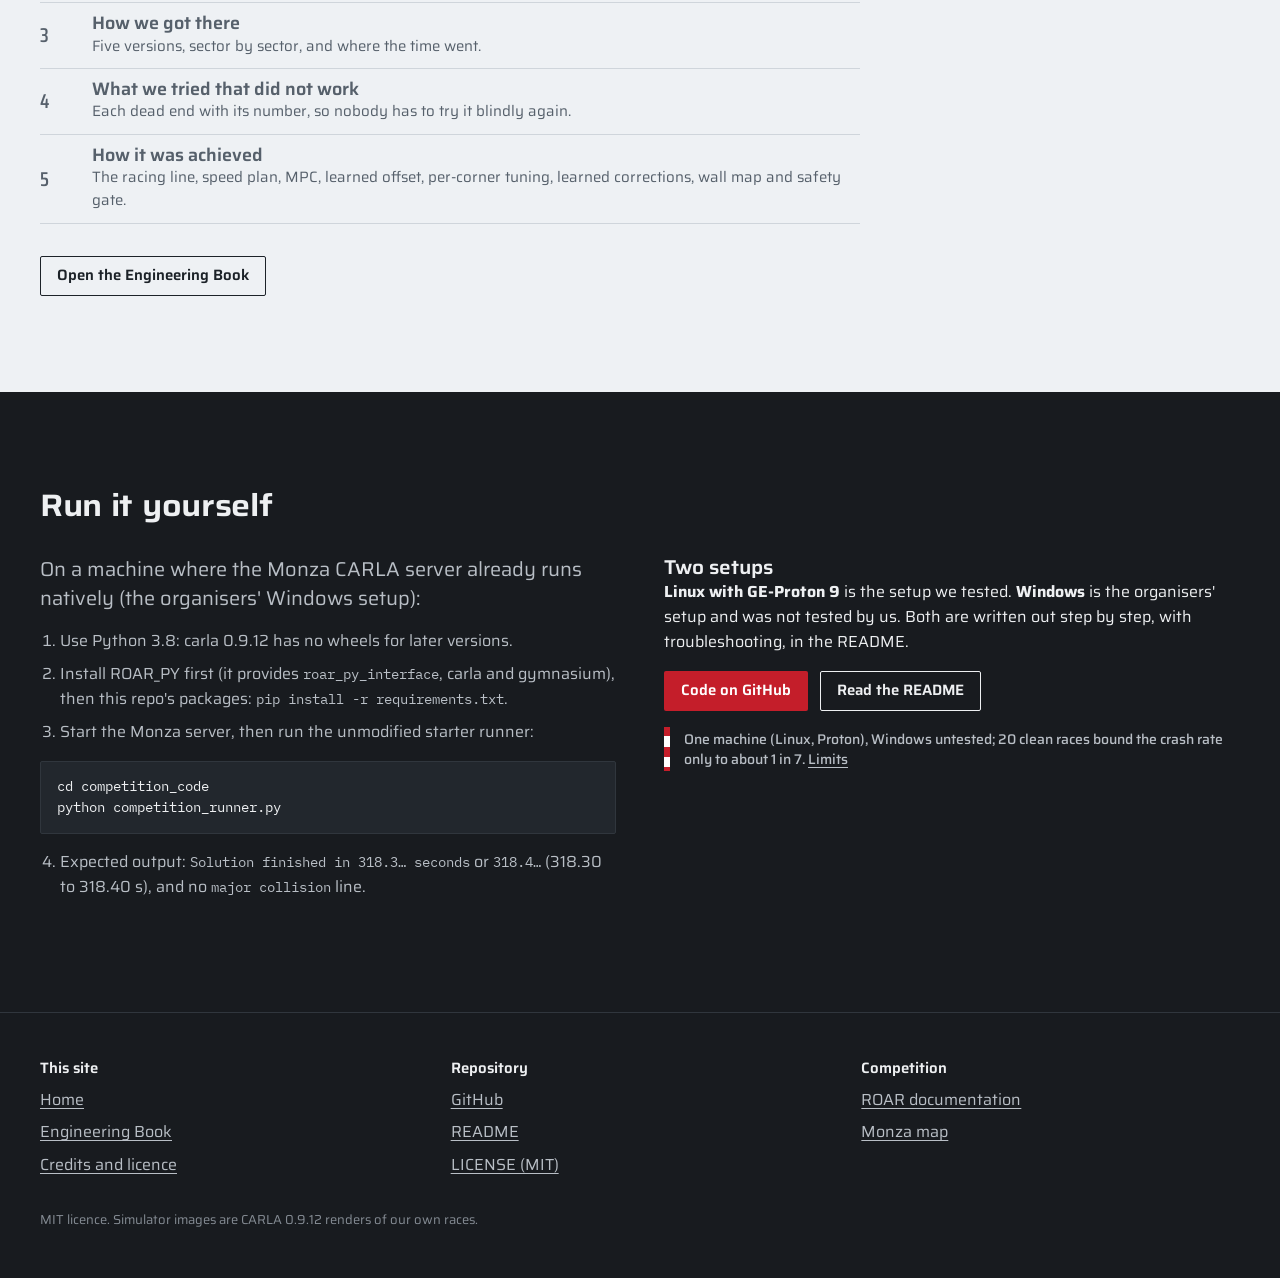
==== commit a9cce31f: "Site: say only what is true about requests to other servers On the custom domain the site is served " ====
--- a/docs/index.html
+++ b/docs/index.html
@@ -210,7 +210,7 @@
       <div><p class="fh">Repository</p><ul><li><a href="https://github.com/Rudra-roy/ROAR_Competition" rel="noopener">GitHub</a></li><li><a href="https://github.com/Rudra-roy/ROAR_Competition#readme" rel="noopener">README</a></li><li><a href="https://github.com/Rudra-roy/ROAR_Competition/blob/main/LICENSE" rel="noopener">LICENSE (MIT)</a></li></ul></div>
       <div><p class="fh">Competition</p><ul><li><a href="https://roar.gitbook.io/roar-competition-documentation/" rel="noopener">ROAR documentation</a></li><li><a href="https://roar.berkeley.edu/monza-map/" rel="noopener">Monza map</a></li></ul></div>
     </div>
-    <p class="fine">MIT licence. Simulator images are CARLA 0.9.12 renders of our own races. This site loads nothing from other servers.</p>
+    <p class="fine">MIT licence. Simulator images are CARLA 0.9.12 renders of our own races.</p>
   </div>
 </footer>
 <script src="assets/js/site.js" defer></script>
